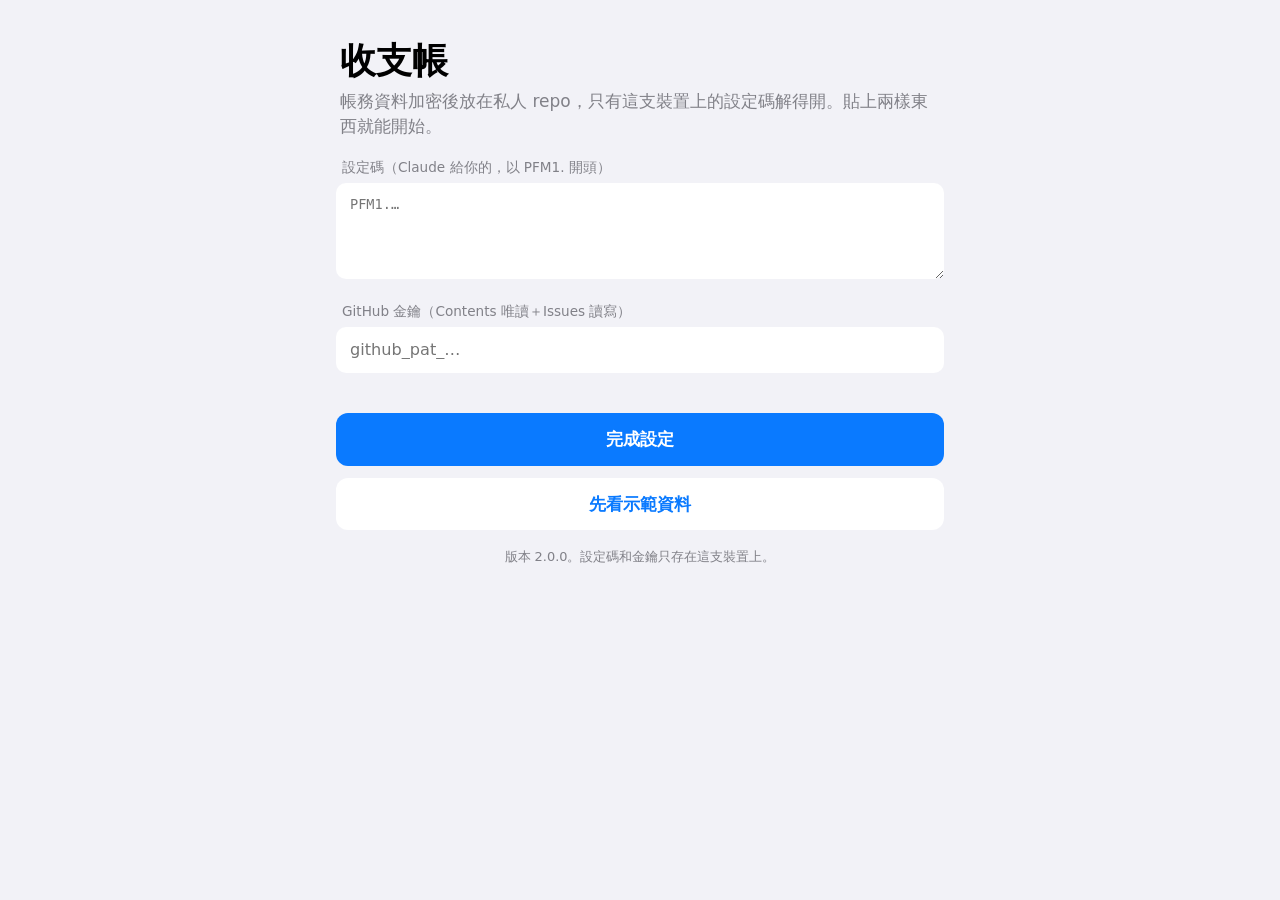
==== next/index.html @ 7245f1ab "Add v2 app preview (next/) and Scriptable widget - next/: iOS-style shell with 總覽・明細・股票・計畫・設定, botto" ====
<!doctype html>
<html lang="zh-Hant">
<head>
<meta charset="utf-8">
<meta name="viewport" content="width=device-width, initial-scale=1, maximum-scale=1, user-scalable=no, viewport-fit=cover">
<meta http-equiv="Content-Security-Policy" content="default-src 'self'; script-src 'self'; style-src 'self'; img-src 'self' data:; connect-src 'self' https://api.github.com; manifest-src 'self'; worker-src 'self'; base-uri 'none'; form-action 'self'">
<meta name="referrer" content="no-referrer">
<meta name="robots" content="noindex, nofollow">
<meta name="format-detection" content="telephone=no">
<title>收支帳</title>
<meta name="theme-color" content="#f2f2f7" media="(prefers-color-scheme: light)">
<meta name="theme-color" content="#000000" media="(prefers-color-scheme: dark)">
<meta name="mobile-web-app-capable" content="yes">
<meta name="apple-mobile-web-app-capable" content="yes">
<meta name="apple-mobile-web-app-status-bar-style" content="default">
<meta name="apple-mobile-web-app-title" content="收支帳">
<link rel="manifest" href="manifest.webmanifest">
<link rel="apple-touch-icon" href="icons/apple-touch-icon.png">
<link rel="icon" type="image/png" sizes="192x192" href="icons/icon-192.png">
<link rel="stylesheet" href="css/app.css">
</head>
<body>
<div id="app"><p class="loading">讀取中…</p></div>
<noscript>這個 app 需要開啟 JavaScript。</noscript>
<script type="module" src="js/main.js"></script>
</body>
</html>
---- next/css/app.css ----
/* 收支帳 v2 — iOS-style shell. System font, grouped lists, tab bar, bottom sheets. No external assets. */
:root {
  color-scheme: light dark;
  --bg: #f2f2f7;
  --card: #ffffff;
  --card-2: #f7f7fa;
  --fill: rgba(118, 118, 128, .12);
  --fill-2: rgba(118, 118, 128, .2);
  --label: #000000;
  --label-2: rgba(60, 60, 67, .62);
  --label-3: rgba(60, 60, 67, .36);
  --sep: rgba(60, 60, 67, .2);
  --tint: #0a7aff;
  --pos: #1f9d55;
  --neg: #e5352b;
  --warn: #f29900;
  --crit: #ff3b30;
  --info: #8e8e93;
  --bar-in: #34c759;
  --bar-out: #ff9f0a;
  --bar-sel: #0a7aff;
  --up: #e5352b;           /* stocks: 台灣慣例 紅漲綠跌 (switchable in 設定) */
  --down: #1f9d55;
  --chrome: rgba(249, 249, 251, .86);
  --shadow: 0 1px 0 rgba(0, 0, 0, .04);
  --radius: 12px;
  --fs: 17px;
  --tabbar-h: 50px;
  --font: -apple-system, BlinkMacSystemFont, "SF Pro Text", "PingFang TC", "Noto Sans TC", "Microsoft JhengHei", system-ui, sans-serif;
  --font-round: ui-rounded, -apple-system, "SF Pro Rounded", "PingFang TC", system-ui, sans-serif;
}
@media (prefers-color-scheme: dark) {
  :root:not([data-theme="light"]) {
    --bg: #000000; --card: #1c1c1e; --card-2: #242426; --fill: rgba(118, 118, 128, .24); --fill-2: rgba(118, 118, 128, .32);
    --label: #ffffff; --label-2: rgba(235, 235, 245, .62); --label-3: rgba(235, 235, 245, .32); --sep: rgba(84, 84, 88, .55);
    --tint: #0a84ff; --pos: #30d158; --neg: #ff5c52; --warn: #ffb340; --crit: #ff453a; --info: #98989d;
    --bar-in: #30d158; --bar-out: #ff9f0a; --bar-sel: #0a84ff; --up: #ff5c52; --down: #30d158; --chrome: rgba(22, 22, 24, .86);
  }
}
:root[data-theme="dark"] {
  --bg: #000000; --card: #1c1c1e; --card-2: #242426; --fill: rgba(118, 118, 128, .24); --fill-2: rgba(118, 118, 128, .32);
  --label: #ffffff; --label-2: rgba(235, 235, 245, .62); --label-3: rgba(235, 235, 245, .32); --sep: rgba(84, 84, 88, .55);
  --tint: #0a84ff; --pos: #30d158; --neg: #ff5c52; --warn: #ffb340; --crit: #ff453a; --info: #98989d;
  --bar-in: #30d158; --bar-out: #ff9f0a; --bar-sel: #0a84ff; --up: #ff5c52; --down: #30d158; --chrome: rgba(22, 22, 24, .86);
}
:root[data-stockcolor="us"] { --up: var(--pos); --down: var(--neg); }
:root[data-fs="s"] { --fs: 15px; }
:root[data-fs="l"] { --fs: 19px; }
:root[data-fs="xl"] { --fs: 21px; }

* { box-sizing: border-box; }
html { -webkit-text-size-adjust: 100%; text-size-adjust: 100%; touch-action: manipulation; font-size: var(--fs); }
body {
  margin: 0; background: var(--bg); color: var(--label); font: 1rem/1.4 var(--font);
  -webkit-font-smoothing: antialiased; -webkit-tap-highlight-color: transparent;
  -webkit-user-select: none; user-select: none; -webkit-touch-callout: none;
  overscroll-behavior-y: none;
}
input, textarea, .selectable { -webkit-user-select: text; user-select: text; -webkit-touch-callout: default; }
button, input, textarea, select { font: inherit; color: inherit; }
button { cursor: pointer; -webkit-tap-highlight-color: transparent; }
img, svg { -webkit-user-drag: none; }
.num, .amt { font-variant-numeric: tabular-nums; }
.hide .amt { filter: blur(.42em); }
.muted { color: var(--label-2); }
.tiny { font-size: .76rem; }
.sm { font-size: .88rem; }
.pos { color: var(--pos); } .neg { color: var(--neg); } .up { color: var(--up); } .down { color: var(--down); }
.sr { position: absolute; width: 1px; height: 1px; overflow: hidden; clip: rect(0 0 0 0); }

/* ------------------------------------------------ app frame */
#app { min-height: 100vh; }
.page { padding: calc(env(safe-area-inset-top) + 6px) 16px calc(var(--tabbar-h) + env(safe-area-inset-bottom) + 28px); max-width: 640px; margin: 0 auto; }
.page[hidden] { display: none; }
.navbar { display: flex; align-items: flex-end; justify-content: space-between; gap: 8px; padding: 6px 0 4px; min-height: 52px; }
.navbar h1 { margin: 0; font: 700 2.05rem/1.15 var(--font); letter-spacing: .01em; }
.navbar .sub { display: block; font: 400 .8rem/1.3 var(--font); color: var(--label-2); margin-bottom: 2px; }
.nav-actions { display: flex; gap: 4px; padding-bottom: 6px; }
.icon-btn { width: 36px; height: 36px; border-radius: 18px; border: 0; background: var(--fill); color: var(--tint); display: grid; place-items: center; padding: 0; }
.icon-btn svg { width: 20px; height: 20px; fill: none; stroke: currentColor; stroke-width: 2; stroke-linecap: round; stroke-linejoin: round; }
.icon-btn.spin svg { animation: spin 1s linear infinite; }
@keyframes spin { to { transform: rotate(360deg); } }

.tabbar {
  position: fixed; left: 0; right: 0; bottom: 0; z-index: 30; display: flex; justify-content: space-around;
  padding: 4px 0 calc(env(safe-area-inset-bottom) + 2px); background: var(--chrome);
  -webkit-backdrop-filter: saturate(180%) blur(20px); backdrop-filter: saturate(180%) blur(20px); border-top: .5px solid var(--sep);
}
.tabbar button { flex: 1; border: 0; background: none; color: var(--info); display: flex; flex-direction: column; align-items: center; gap: 1px;
  font-size: .62rem; font-weight: 500; padding: 4px 0 2px; min-height: var(--tabbar-h); position: relative; }
.tabbar svg { width: 26px; height: 26px; fill: none; stroke: currentColor; stroke-width: 1.8; stroke-linecap: round; stroke-linejoin: round; }
.tabbar button[aria-selected="true"] { color: var(--tint); }
.tabbar button[aria-selected="true"] svg { stroke-width: 2.2; }
.tabbar .badge { position: absolute; top: 2px; left: calc(50% + 6px); min-width: 17px; height: 17px; border-radius: 9px; background: var(--crit); color: #fff;
  font-size: .62rem; font-weight: 600; line-height: 17px; padding: 0 5px; }

.banner { display: flex; align-items: center; gap: 10px; margin: 6px 0 10px; padding: 10px 14px; border-radius: var(--radius); background: var(--card);
  font-size: .86rem; color: var(--label-2); }
.banner.err { color: var(--neg); }
.banner button { margin-left: auto; border: 0; background: none; color: var(--tint); font-weight: 600; white-space: nowrap; padding: 4px 0; }

/* ------------------------------------------------ grouped sections */
.group { margin: 22px 0 0; }
.group > h2 { margin: 0 4px 7px; font: 600 1.18rem/1.25 var(--font); display: flex; align-items: baseline; gap: 8px; }
.group > h2 small { font: 400 .78rem var(--font); color: var(--label-2); margin-left: auto; }
.group > h2 button { margin-left: auto; border: 0; background: none; color: var(--tint); font: 400 .9rem var(--font); padding: 0; }
.group-foot { margin: 7px 16px 0; font-size: .76rem; color: var(--label-2); line-height: 1.45; }
.card { background: var(--card); border-radius: var(--radius); overflow: hidden; box-shadow: var(--shadow); }
.card.pad { padding: 14px 16px; }
.list { list-style: none; margin: 0; padding: 0; background: var(--card); border-radius: var(--radius); overflow: hidden; }
.list > li { position: relative; }
.row { display: flex; align-items: center; gap: 12px; min-height: 46px; padding: 9px 16px; width: 100%; border: 0; background: none; text-align: left; color: inherit; }
button.row:active, .row.tap:active { background: var(--fill); }
.list > li + li > .row::before, .list > li + li > .rowwrap::before { content: ""; position: absolute; top: 0; left: 16px; right: 0; border-top: .5px solid var(--sep); }
.list.indent > li + li > .row::before { left: 58px; }
.row .main { flex: 1; min-width: 0; }
.row .t { display: block; font-size: 1rem; line-height: 1.3; overflow: hidden; text-overflow: ellipsis; white-space: nowrap; }
.row .t.wrap { white-space: normal; }
.row .s { display: block; font-size: .8rem; color: var(--label-2); line-height: 1.35; margin-top: 1px; overflow: hidden; text-overflow: ellipsis; white-space: nowrap; }
.row .s.wrap { white-space: normal; display: -webkit-box; -webkit-line-clamp: 2; -webkit-box-orient: vertical; }
.row .v { text-align: right; white-space: nowrap; font-size: 1rem; }
.row .v small { display: block; font-size: .74rem; color: var(--label-2); }
.row .chev { width: 8px; height: 13px; flex: none; opacity: .3; }
.row .chev path { fill: none; stroke: var(--label); stroke-width: 2; }
.ico { width: 32px; height: 32px; border-radius: 8px; flex: none; display: grid; place-items: center; color: #fff; }
.ico svg { width: 19px; height: 19px; fill: none; stroke: currentColor; stroke-width: 2; stroke-linecap: round; stroke-linejoin: round; }
.ico.crit { background: var(--crit); } .ico.serious { background: #ff6b2c; } .ico.warning { background: var(--warn); } .ico.info { background: #8e8e93; }
.ico.blue { background: var(--tint); } .ico.green { background: var(--pos); } .ico.purple { background: #af52de; } .ico.teal { background: #30b0c7; }
.tag { display: inline-block; margin-left: 6px; padding: 0 5px; border-radius: 4px; background: var(--fill); color: var(--label-2); font-size: .66rem; line-height: 1.55;
  vertical-align: .12em; font-weight: 500; }
.tag.warn { background: rgba(255, 159, 10, .18); color: var(--warn); }
.tag.blue { background: rgba(10, 122, 255, .14); color: var(--tint); }
.tag.red { background: rgba(255, 59, 48, .14); color: var(--neg); }
.pill { border: 0; border-radius: 15px; background: var(--tint); color: #fff; font-size: .82rem; font-weight: 600; padding: 5px 12px; white-space: nowrap; flex: none; }
.pill.gray { background: var(--fill); color: var(--tint); }
.pill:disabled { opacity: .45; }
.more-btn { display: block; width: 100%; border: 0; background: var(--card); color: var(--tint); padding: 12px 16px; text-align: left; font-size: .95rem; }
.list + .more-btn { margin-top: -1px; border-top: .5px solid var(--sep); border-radius: 0 0 var(--radius) var(--radius); }
.clock { width: 13px; height: 13px; vertical-align: -.12em; margin-left: 4px; stroke: var(--tint); fill: none; stroke-width: 2; }

/* ------------------------------------------------ overview cards */
.hero { padding: 16px 16px 14px; }
.hero .label { font-size: .86rem; color: var(--label-2); display: flex; align-items: center; gap: 6px; }
.hero .big { font: 700 2.55rem/1.1 var(--font-round); letter-spacing: -.01em; margin: 4px 0 6px; font-variant-numeric: tabular-nums; }
.hero .big .cur { font-size: 1.05rem; font-weight: 600; margin-right: 4px; color: var(--label-2); }
.hero .line { font-size: .86rem; color: var(--label-2); line-height: 1.5; }
.hero .line b { color: var(--label); font-weight: 600; }
.hero .chips { display: flex; gap: 8px; margin-top: 10px; flex-wrap: wrap; }
.kv-chip { background: var(--fill); border-radius: 9px; padding: 6px 10px; font-size: .78rem; color: var(--label-2); }
.kv-chip b { display: block; color: var(--label); font-size: .95rem; font-weight: 600; }
.est { font-size: .68rem; font-weight: 600; padding: 1px 6px; border-radius: 5px; background: rgba(255, 159, 10, .18); color: var(--warn); }
.monthnav { display: flex; align-items: center; justify-content: space-between; margin: 8px 2px 0; }
.monthnav button { border: 0; background: none; color: var(--tint); font-size: .9rem; padding: 6px 2px; }

.progress { padding: 14px 16px; }
.progress .head { display: flex; align-items: baseline; justify-content: space-between; gap: 8px; }
.progress .head b { font: 700 1.5rem/1.2 var(--font-round); font-variant-numeric: tabular-nums; }
.track { position: relative; height: 12px; border-radius: 6px; background: var(--fill); margin: 10px 0 6px; overflow: visible; }
.track .fill { position: absolute; left: 0; top: 0; bottom: 0; border-radius: 6px; background: var(--pos); transition: width .5s ease; }
.track .fill.warn { background: var(--warn); } .track .fill.over { background: var(--neg); }
.track .mark { position: absolute; top: -4px; bottom: -4px; width: 2px; border-radius: 1px; background: var(--label); opacity: .55; }
.track-legend { display: flex; justify-content: space-between; font-size: .74rem; color: var(--label-2); }
.cat-rows { margin-top: 10px; }

.chart { position: relative; touch-action: pan-y; }
.chart svg { display: block; width: 100%; height: auto; overflow: visible; }
.chart text { fill: var(--label-2); font-size: 10px; font-family: var(--font); }
.chart .grid { stroke: var(--sep); stroke-width: .6; }
.chart .b-in { fill: var(--bar-in); } .chart .b-out { fill: var(--bar-out); }
.chart .dim { opacity: .35; }
.chart .sel-bg { fill: var(--fill); }
.chart .incomplete { fill: none; stroke-width: 1.2; stroke-dasharray: 2 2; }
.chart .ln { fill: none; stroke: var(--tint); stroke-width: 1.8; stroke-linejoin: round; }
.chart .area { fill: var(--tint); opacity: .1; }
.chart .ln.up { stroke: var(--up); } .chart .area.up { fill: var(--up); }
.chart .ln.down { stroke: var(--down); } .chart .area.down { fill: var(--down); }
.chart .cost { stroke: var(--label-2); stroke-dasharray: 4 3; stroke-width: 1; }
.chart .buy { fill: var(--tint); stroke: var(--card); stroke-width: 1.2; }
.chart .div { fill: #af52de; }
.chart .xh { stroke: var(--label-2); stroke-width: .8; }
.chart .xdot { fill: var(--tint); stroke: var(--card); stroke-width: 2; }
.legend { display: flex; gap: 14px; flex-wrap: wrap; font-size: .74rem; color: var(--label-2); margin-top: 6px; }
.legend i { display: inline-block; width: 9px; height: 9px; border-radius: 2px; margin-right: 5px; vertical-align: -.05em; }
.chart-tip { min-height: 1.4em; font-size: .82rem; color: var(--label-2); margin-top: 4px; }
.chart-tip b { color: var(--label); }

.seg { display: flex; background: var(--fill); border-radius: 9px; padding: 2px; gap: 2px; }
.seg button { flex: 1; border: 0; background: none; border-radius: 7px; padding: 6px 4px; font-size: .82rem; font-weight: 500; color: var(--label); white-space: nowrap; }
.seg button[aria-pressed="true"] { background: var(--card); box-shadow: 0 3px 8px rgba(0, 0, 0, .12), 0 0 0 .5px rgba(0, 0, 0, .04); font-weight: 600; }
.scroller { display: flex; gap: 8px; overflow-x: auto; scrollbar-width: none; padding: 2px 2px 8px; margin: 0 -16px; padding-left: 16px; padding-right: 16px;
  scroll-snap-type: x proximity; }
.scroller::-webkit-scrollbar { display: none; }
.mchip { flex: none; scroll-snap-align: start; border: 0; background: var(--card); border-radius: 11px; padding: 7px 11px; text-align: left; min-width: 92px; }
.mchip b { display: block; font-size: .92rem; }
.mchip span { display: block; font-size: .68rem; color: var(--label-2); line-height: 1.35; font-variant-numeric: tabular-nums; }
.mchip[aria-pressed="true"] { background: var(--tint); color: #fff; }
.mchip[aria-pressed="true"] span { color: rgba(255, 255, 255, .82); }
.mchip.partial b::after { content: " ◌"; font-size: .7em; opacity: .7; }
.search { display: flex; align-items: center; gap: 6px; background: var(--fill); border-radius: 10px; padding: 7px 10px; margin: 8px 0; }
.search svg { width: 16px; height: 16px; stroke: var(--label-2); fill: none; stroke-width: 2.2; flex: none; }
.search input { flex: 1; border: 0; background: none; outline: none; font-size: 1rem; min-width: 0; padding: 0; }
.dayhead { display: flex; justify-content: space-between; margin: 16px 4px 6px; font-size: .78rem; color: var(--label-2); font-weight: 500; }

/* ------------------------------------------------ stocks */
.stock-row .v .chg { font-size: .76rem; }
.note1 { display: block; font-size: .78rem; color: var(--label-2); margin-top: 3px; white-space: normal; line-height: 1.4; }
.note1 .d { color: var(--label-3); margin-left: 4px; }
.ranges { margin: 10px 0 6px; }
.stock-head .px { font: 700 2rem/1.1 var(--font-round); font-variant-numeric: tabular-nums; }
.tv { display: block; text-align: center; padding: 12px; color: var(--tint); text-decoration: none; font-weight: 500; }

/* ------------------------------------------------ sheets */
.scrim { position: fixed; inset: 0; z-index: 40; background: rgba(0, 0, 0, .32); opacity: 0; transition: opacity .25s ease; }
.scrim.on { opacity: 1; }
.sheet { position: fixed; left: 0; right: 0; bottom: 0; z-index: 41; max-height: calc(100vh - env(safe-area-inset-top) - 12px); display: flex; flex-direction: column;
  background: var(--bg); border-radius: 13px 13px 0 0; transform: translateY(100%); transition: transform .32s cubic-bezier(.2, .8, .2, 1);
  max-width: 640px; margin: 0 auto; box-shadow: 0 -8px 30px rgba(0, 0, 0, .18); }
.sheet.on { transform: translateY(0); }
.sheet .grab { flex: none; padding: 6px 0 2px; display: grid; place-items: center; touch-action: none; }
.sheet .grab i { width: 36px; height: 5px; border-radius: 3px; background: var(--fill-2); }
.sheet header { flex: none; display: flex; align-items: center; gap: 8px; padding: 2px 16px 8px; touch-action: none; }
.sheet header h3 { flex: 1; margin: 0; font: 600 1.06rem/1.3 var(--font); text-align: center; }
.sheet header button { border: 0; background: none; color: var(--tint); font-size: 1rem; padding: 6px 0; min-width: 52px; }
.sheet header button.l { text-align: left; } .sheet header button.r { text-align: right; font-weight: 600; }
.sheet .body { overflow-y: auto; -webkit-overflow-scrolling: touch; padding: 0 16px calc(env(safe-area-inset-bottom) + 24px); overscroll-behavior: contain; }
.sheet .body .group:first-child { margin-top: 6px; }
.kv { display: grid; grid-template-columns: auto 1fr; gap: 0; }
.kv dt, .kv dd { margin: 0; padding: 10px 16px; border-top: .5px solid var(--sep); font-size: .94rem; }
.kv dt { color: var(--label-2); padding-right: 6px; }
.kv dd { text-align: right; word-break: break-word; }
.kv dt:first-of-type, .kv dt:first-of-type + dd { border-top: 0; }
.para { margin: 0; padding: 12px 16px; font-size: .94rem; line-height: 1.55; }
.para + .para { padding-top: 0; }
.field { display: flex; align-items: center; gap: 10px; padding: 10px 16px; min-height: 46px; }
.field label { flex: none; min-width: 6.5em; }
.field input[type="text"], .field input[type="number"], .field input[type="password"], .field textarea, .field select {
  flex: 1; border: 0; background: none; text-align: right; outline: none; min-width: 0; font-size: 1rem; padding: 0; }
.field textarea { text-align: left; resize: none; min-height: 4.2em; line-height: 1.4; }
.switch { position: relative; width: 51px; height: 31px; flex: none; margin-left: auto; }
.switch input { position: absolute; inset: 0; opacity: 0; margin: 0; cursor: pointer; }
.switch i { position: absolute; inset: 0; border-radius: 16px; background: var(--fill-2); transition: background .2s; pointer-events: none; }
.switch i::after { content: ""; position: absolute; top: 2px; left: 2px; width: 27px; height: 27px; border-radius: 50%; background: #fff;
  box-shadow: 0 3px 8px rgba(0, 0, 0, .15), 0 1px 1px rgba(0, 0, 0, .16); transition: transform .2s; }
.switch input:checked + i { background: var(--pos); }
.switch input:checked + i::after { transform: translateX(20px); }
.stepper { display: flex; align-items: center; gap: 0; margin-left: auto; background: var(--fill); border-radius: 8px; }
.stepper button { border: 0; background: none; width: 40px; height: 30px; font-size: 1.2rem; color: var(--label); }
.stepper span { min-width: 4.8em; text-align: center; font-size: .9rem; font-variant-numeric: tabular-nums; }
.btn { display: block; width: 100%; border: 0; border-radius: 12px; background: var(--tint); color: #fff; font-weight: 600; font-size: 1.02rem; padding: 14px; margin-top: 12px; }
.btn.gray { background: var(--card); color: var(--tint); }
.btn.danger { background: var(--card); color: var(--neg); }
.btn:disabled { opacity: .5; }
.cat-grid { display: flex; flex-wrap: wrap; gap: 8px; padding: 12px 16px; }
.cat-grid button { border: 0; border-radius: 16px; background: var(--fill); padding: 6px 12px; font-size: .88rem; }
.cat-grid button[aria-pressed="true"] { background: var(--tint); color: #fff; }

/* ------------------------------------------------ setup */
.setup { padding-top: calc(env(safe-area-inset-top) + 30px); }
.setup h1 { font: 700 2.1rem/1.2 var(--font); margin: 10px 4px 6px; }
.setup .lead { color: var(--label-2); margin: 0 4px 18px; line-height: 1.5; }
.setup textarea, .setup input { width: 100%; border: 0; border-radius: 10px; background: var(--card); padding: 12px 14px; font-size: .95rem; outline: none; }
.setup textarea { min-height: 96px; resize: vertical; font-family: ui-monospace, Menlo, monospace; font-size: .8rem; }
.setup label { display: block; font-size: .8rem; color: var(--label-2); margin: 16px 6px 6px; text-transform: none; }
.error { color: var(--neg); font-size: .88rem; min-height: 1.2em; margin: 10px 6px 0; }
.note { background: rgba(255, 159, 10, .14); color: var(--label); border-radius: 12px; padding: 12px 14px; font-size: .86rem; line-height: 1.5; margin: 0 0 6px; }
.loading { text-align: center; color: var(--label-2); padding-top: 40vh; }

.empty { padding: 18px 16px; color: var(--label-2); font-size: .9rem; text-align: center; }
.toast { position: fixed; left: 50%; bottom: calc(var(--tabbar-h) + env(safe-area-inset-bottom) + 18px); transform: translate(-50%, 20px); z-index: 60;
  background: rgba(30, 30, 32, .92); color: #fff; padding: 10px 16px; border-radius: 20px; font-size: .86rem; opacity: 0; transition: all .25s ease;
  pointer-events: none; max-width: 86vw; text-align: center; }
.toast.on { opacity: 1; transform: translate(-50%, 0); }

@media (prefers-reduced-motion: reduce) {
  *, *::before, *::after { transition: none !important; animation: none !important; }
}
/* colour classes win over the neutral defaults of their containers */
.hero .line b.up, .row .v small.up, .hero .line .amt.up, .up { color: var(--up); }
.hero .line b.down, .row .v small.down, .hero .line .amt.down, .down { color: var(--down); }
.hero .line .amt.pos, .row .v .pos, .pos { color: var(--pos); }
.hero .line .amt.neg, .row .v .neg, .neg { color: var(--neg); }
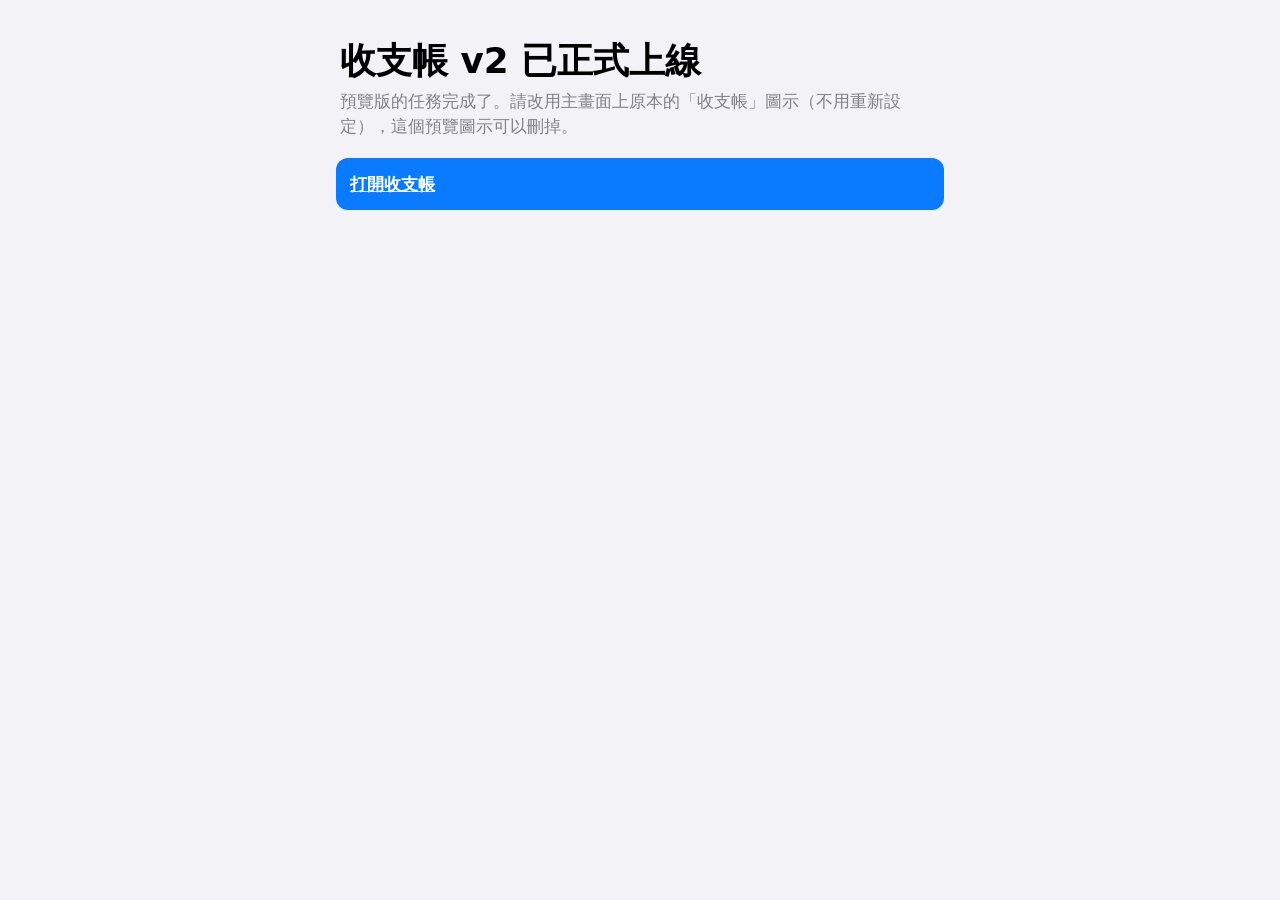
==== commit 8d667e08: "Switch to v2: the root is now version 2, v1 kept at /v1/ - next/ contents moved to the root; the exi" ====
--- a/next/index.html
+++ b/next/index.html
@@ -4,24 +4,16 @@
 <meta charset="utf-8">
 <meta name="viewport" content="width=device-width, initial-scale=1, maximum-scale=1, user-scalable=no, viewport-fit=cover">
 <meta http-equiv="Content-Security-Policy" content="default-src 'self'; script-src 'self'; style-src 'self'; img-src 'self' data:; connect-src 'self' https://api.github.com; manifest-src 'self'; worker-src 'self'; base-uri 'none'; form-action 'self'">
-<meta name="referrer" content="no-referrer">
 <meta name="robots" content="noindex, nofollow">
-<meta name="format-detection" content="telephone=no">
-<title>收支帳</title>
-<meta name="theme-color" content="#f2f2f7" media="(prefers-color-scheme: light)">
-<meta name="theme-color" content="#000000" media="(prefers-color-scheme: dark)">
-<meta name="mobile-web-app-capable" content="yes">
-<meta name="apple-mobile-web-app-capable" content="yes">
-<meta name="apple-mobile-web-app-status-bar-style" content="default">
-<meta name="apple-mobile-web-app-title" content="收支帳">
-<link rel="manifest" href="manifest.webmanifest">
-<link rel="apple-touch-icon" href="icons/apple-touch-icon.png">
-<link rel="icon" type="image/png" sizes="192x192" href="icons/icon-192.png">
-<link rel="stylesheet" href="css/app.css">
+<title>收支帳已搬家</title>
+<link rel="stylesheet" href="../css/app.css">
 </head>
 <body>
-<div id="app"><p class="loading">讀取中…</p></div>
-<noscript>這個 app 需要開啟 JavaScript。</noscript>
-<script type="module" src="js/main.js"></script>
+<main class="page setup">
+<h1>收支帳 v2 已正式上線</h1>
+<p class="lead">預覽版的任務完成了。請改用主畫面上原本的「收支帳」圖示（不用重新設定），這個預覽圖示可以刪掉。</p>
+<a class="btn" href="../">打開收支帳</a>
+</main>
+<script src="retire.js"></script>
 </body>
 </html>
--- a/css/app.css
+++ b/css/app.css
@@ -0,0 +1,281 @@
+/* 收支帳 v2 — iOS-style shell. System font, grouped lists, tab bar, bottom sheets. No external assets. */
+:root {
+  color-scheme: light dark;
+  --bg: #f2f2f7;
+  --card: #ffffff;
+  --card-2: #f7f7fa;
+  --fill: rgba(118, 118, 128, .12);
+  --fill-2: rgba(118, 118, 128, .2);
+  --label: #000000;
+  --label-2: rgba(60, 60, 67, .62);
+  --label-3: rgba(60, 60, 67, .36);
+  --sep: rgba(60, 60, 67, .2);
+  --tint: #0a7aff;
+  --pos: #1f9d55;
+  --neg: #e5352b;
+  --warn: #f29900;
+  --crit: #ff3b30;
+  --info: #8e8e93;
+  --bar-in: #34c759;
+  --bar-out: #ff9f0a;
+  --bar-sel: #0a7aff;
+  --up: #e5352b;           /* stocks: 台灣慣例 紅漲綠跌 (switchable in 設定) */
+  --down: #1f9d55;
+  --chrome: rgba(249, 249, 251, .86);
+  --shadow: 0 1px 0 rgba(0, 0, 0, .04);
+  --radius: 12px;
+  --fs: 17px;
+  --tabbar-h: 50px;
+  --font: -apple-system, BlinkMacSystemFont, "SF Pro Text", "PingFang TC", "Noto Sans TC", "Microsoft JhengHei", system-ui, sans-serif;
+  --font-round: ui-rounded, -apple-system, "SF Pro Rounded", "PingFang TC", system-ui, sans-serif;
+}
+@media (prefers-color-scheme: dark) {
+  :root:not([data-theme="light"]) {
+    --bg: #000000; --card: #1c1c1e; --card-2: #242426; --fill: rgba(118, 118, 128, .24); --fill-2: rgba(118, 118, 128, .32);
+    --label: #ffffff; --label-2: rgba(235, 235, 245, .62); --label-3: rgba(235, 235, 245, .32); --sep: rgba(84, 84, 88, .55);
+    --tint: #0a84ff; --pos: #30d158; --neg: #ff5c52; --warn: #ffb340; --crit: #ff453a; --info: #98989d;
+    --bar-in: #30d158; --bar-out: #ff9f0a; --bar-sel: #0a84ff; --up: #ff5c52; --down: #30d158; --chrome: rgba(22, 22, 24, .86);
+  }
+}
+:root[data-theme="dark"] {
+  --bg: #000000; --card: #1c1c1e; --card-2: #242426; --fill: rgba(118, 118, 128, .24); --fill-2: rgba(118, 118, 128, .32);
+  --label: #ffffff; --label-2: rgba(235, 235, 245, .62); --label-3: rgba(235, 235, 245, .32); --sep: rgba(84, 84, 88, .55);
+  --tint: #0a84ff; --pos: #30d158; --neg: #ff5c52; --warn: #ffb340; --crit: #ff453a; --info: #98989d;
+  --bar-in: #30d158; --bar-out: #ff9f0a; --bar-sel: #0a84ff; --up: #ff5c52; --down: #30d158; --chrome: rgba(22, 22, 24, .86);
+}
+:root[data-stockcolor="us"] { --up: var(--pos); --down: var(--neg); }
+:root[data-fs="s"] { --fs: 15px; }
+:root[data-fs="l"] { --fs: 19px; }
+:root[data-fs="xl"] { --fs: 21px; }
+
+* { box-sizing: border-box; }
+html { -webkit-text-size-adjust: 100%; text-size-adjust: 100%; touch-action: manipulation; font-size: var(--fs); }
+body {
+  margin: 0; background: var(--bg); color: var(--label); font: 1rem/1.4 var(--font);
+  -webkit-font-smoothing: antialiased; -webkit-tap-highlight-color: transparent;
+  -webkit-user-select: none; user-select: none; -webkit-touch-callout: none;
+  overscroll-behavior-y: none;
+}
+input, textarea, .selectable { -webkit-user-select: text; user-select: text; -webkit-touch-callout: default; }
+button, input, textarea, select { font: inherit; color: inherit; }
+button { cursor: pointer; -webkit-tap-highlight-color: transparent; }
+img, svg { -webkit-user-drag: none; }
+.num, .amt { font-variant-numeric: tabular-nums; }
+.hide .amt { filter: blur(.42em); }
+.muted { color: var(--label-2); }
+.tiny { font-size: .76rem; }
+.sm { font-size: .88rem; }
+.pos { color: var(--pos); } .neg { color: var(--neg); } .up { color: var(--up); } .down { color: var(--down); }
+.sr { position: absolute; width: 1px; height: 1px; overflow: hidden; clip: rect(0 0 0 0); }
+
+/* ------------------------------------------------ app frame */
+#app { min-height: 100vh; }
+.page { padding: calc(env(safe-area-inset-top) + 6px) 16px calc(var(--tabbar-h) + env(safe-area-inset-bottom) + 28px); max-width: 640px; margin: 0 auto; }
+.page[hidden] { display: none; }
+.navbar { display: flex; align-items: flex-end; justify-content: space-between; gap: 8px; padding: 6px 0 4px; min-height: 52px; }
+.navbar h1 { margin: 0; font: 700 2.05rem/1.15 var(--font); letter-spacing: .01em; }
+.navbar .sub { display: block; font: 400 .8rem/1.3 var(--font); color: var(--label-2); margin-bottom: 2px; }
+.nav-actions { display: flex; gap: 4px; padding-bottom: 6px; }
+.icon-btn { width: 36px; height: 36px; border-radius: 18px; border: 0; background: var(--fill); color: var(--tint); display: grid; place-items: center; padding: 0; }
+.icon-btn svg { width: 20px; height: 20px; fill: none; stroke: currentColor; stroke-width: 2; stroke-linecap: round; stroke-linejoin: round; }
+.icon-btn.spin svg { animation: spin 1s linear infinite; }
+@keyframes spin { to { transform: rotate(360deg); } }
+
+.tabbar {
+  position: fixed; left: 0; right: 0; bottom: 0; z-index: 30; display: flex; justify-content: space-around;
+  padding: 4px 0 calc(env(safe-area-inset-bottom) + 2px); background: var(--chrome);
+  -webkit-backdrop-filter: saturate(180%) blur(20px); backdrop-filter: saturate(180%) blur(20px); border-top: .5px solid var(--sep);
+}
+.tabbar button { flex: 1; border: 0; background: none; color: var(--info); display: flex; flex-direction: column; align-items: center; gap: 1px;
+  font-size: .62rem; font-weight: 500; padding: 4px 0 2px; min-height: var(--tabbar-h); position: relative; }
+.tabbar svg { width: 26px; height: 26px; fill: none; stroke: currentColor; stroke-width: 1.8; stroke-linecap: round; stroke-linejoin: round; }
+.tabbar button[aria-selected="true"] { color: var(--tint); }
+.tabbar button[aria-selected="true"] svg { stroke-width: 2.2; }
+.tabbar .badge { position: absolute; top: 2px; left: calc(50% + 6px); min-width: 17px; height: 17px; border-radius: 9px; background: var(--crit); color: #fff;
+  font-size: .62rem; font-weight: 600; line-height: 17px; padding: 0 5px; }
+
+.banner { display: flex; align-items: center; gap: 10px; margin: 6px 0 10px; padding: 10px 14px; border-radius: var(--radius); background: var(--card);
+  font-size: .86rem; color: var(--label-2); }
+.banner.err { color: var(--neg); }
+.banner button { margin-left: auto; border: 0; background: none; color: var(--tint); font-weight: 600; white-space: nowrap; padding: 4px 0; }
+
+/* ------------------------------------------------ grouped sections */
+.group { margin: 22px 0 0; }
+.group > h2 { margin: 0 4px 7px; font: 600 1.18rem/1.25 var(--font); display: flex; align-items: baseline; gap: 8px; }
+.group > h2 small { font: 400 .78rem var(--font); color: var(--label-2); margin-left: auto; }
+.group > h2 button { margin-left: auto; border: 0; background: none; color: var(--tint); font: 400 .9rem var(--font); padding: 0; }
+.group-foot { margin: 7px 16px 0; font-size: .76rem; color: var(--label-2); line-height: 1.45; }
+.card { background: var(--card); border-radius: var(--radius); overflow: hidden; box-shadow: var(--shadow); }
+.card.pad { padding: 14px 16px; }
+.list { list-style: none; margin: 0; padding: 0; background: var(--card); border-radius: var(--radius); overflow: hidden; }
+.list > li { position: relative; }
+.row { display: flex; align-items: center; gap: 12px; min-height: 46px; padding: 9px 16px; width: 100%; border: 0; background: none; text-align: left; color: inherit; }
+button.row:active, .row.tap:active { background: var(--fill); }
+.list > li + li > .row::before, .list > li + li > .rowwrap::before { content: ""; position: absolute; top: 0; left: 16px; right: 0; border-top: .5px solid var(--sep); }
+.list.indent > li + li > .row::before { left: 58px; }
+.row .main { flex: 1; min-width: 0; }
+.row .t { display: block; font-size: 1rem; line-height: 1.3; overflow: hidden; text-overflow: ellipsis; white-space: nowrap; }
+.row .t.wrap { white-space: normal; }
+.row .s { display: block; font-size: .8rem; color: var(--label-2); line-height: 1.35; margin-top: 1px; overflow: hidden; text-overflow: ellipsis; white-space: nowrap; }
+.row .s.wrap { white-space: normal; display: -webkit-box; -webkit-line-clamp: 2; -webkit-box-orient: vertical; }
+.row .v { text-align: right; white-space: nowrap; font-size: 1rem; }
+.row .v small { display: block; font-size: .74rem; color: var(--label-2); }
+.row .chev { width: 8px; height: 13px; flex: none; opacity: .3; }
+.row .chev path { fill: none; stroke: var(--label); stroke-width: 2; }
+.ico { width: 32px; height: 32px; border-radius: 8px; flex: none; display: grid; place-items: center; color: #fff; }
+.ico svg { width: 19px; height: 19px; fill: none; stroke: currentColor; stroke-width: 2; stroke-linecap: round; stroke-linejoin: round; }
+.ico.crit { background: var(--crit); } .ico.serious { background: #ff6b2c; } .ico.warning { background: var(--warn); } .ico.info { background: #8e8e93; }
+.ico.blue { background: var(--tint); } .ico.green { background: var(--pos); } .ico.purple { background: #af52de; } .ico.teal { background: #30b0c7; }
+.tag { display: inline-block; margin-left: 6px; padding: 0 5px; border-radius: 4px; background: var(--fill); color: var(--label-2); font-size: .66rem; line-height: 1.55;
+  vertical-align: .12em; font-weight: 500; }
+.tag.warn { background: rgba(255, 159, 10, .18); color: var(--warn); }
+.tag.blue { background: rgba(10, 122, 255, .14); color: var(--tint); }
+.tag.red { background: rgba(255, 59, 48, .14); color: var(--neg); }
+.pill { border: 0; border-radius: 15px; background: var(--tint); color: #fff; font-size: .82rem; font-weight: 600; padding: 5px 12px; white-space: nowrap; flex: none; }
+.pill.gray { background: var(--fill); color: var(--tint); }
+.pill:disabled { opacity: .45; }
+.more-btn { display: block; width: 100%; border: 0; background: var(--card); color: var(--tint); padding: 12px 16px; text-align: left; font-size: .95rem; }
+.list + .more-btn { margin-top: -1px; border-top: .5px solid var(--sep); border-radius: 0 0 var(--radius) var(--radius); }
+.clock { width: 13px; height: 13px; vertical-align: -.12em; margin-left: 4px; stroke: var(--tint); fill: none; stroke-width: 2; }
+
+/* ------------------------------------------------ overview cards */
+.hero { padding: 16px 16px 14px; }
+.hero .label { font-size: .86rem; color: var(--label-2); display: flex; align-items: center; gap: 6px; }
+.hero .big { font: 700 2.55rem/1.1 var(--font-round); letter-spacing: -.01em; margin: 4px 0 6px; font-variant-numeric: tabular-nums; }
+.hero .big .cur { font-size: 1.05rem; font-weight: 600; margin-right: 4px; color: var(--label-2); }
+.hero .line { font-size: .86rem; color: var(--label-2); line-height: 1.5; }
+.hero .line b { color: var(--label); font-weight: 600; }
+.hero .chips { display: flex; gap: 8px; margin-top: 10px; flex-wrap: wrap; }
+.kv-chip { background: var(--fill); border-radius: 9px; padding: 6px 10px; font-size: .78rem; color: var(--label-2); }
+.kv-chip b { display: block; color: var(--label); font-size: .95rem; font-weight: 600; }
+.est { font-size: .68rem; font-weight: 600; padding: 1px 6px; border-radius: 5px; background: rgba(255, 159, 10, .18); color: var(--warn); }
+.monthnav { display: flex; align-items: center; justify-content: space-between; margin: 8px 2px 0; }
+.monthnav button { border: 0; background: none; color: var(--tint); font-size: .9rem; padding: 6px 2px; }
+
+.progress { padding: 14px 16px; }
+.progress .head { display: flex; align-items: baseline; justify-content: space-between; gap: 8px; }
+.progress .head b { font: 700 1.5rem/1.2 var(--font-round); font-variant-numeric: tabular-nums; }
+.track { position: relative; height: 12px; border-radius: 6px; background: var(--fill); margin: 10px 0 6px; overflow: visible; }
+.track .fill { position: absolute; left: 0; top: 0; bottom: 0; border-radius: 6px; background: var(--pos); transition: width .5s ease; }
+.track .fill.warn { background: var(--warn); } .track .fill.over { background: var(--neg); }
+.track .mark { position: absolute; top: -4px; bottom: -4px; width: 2px; border-radius: 1px; background: var(--label); opacity: .55; }
+.track-legend { display: flex; justify-content: space-between; font-size: .74rem; color: var(--label-2); }
+.cat-rows { margin-top: 10px; }
+
+.chart { position: relative; touch-action: pan-y; }
+.chart svg { display: block; width: 100%; height: auto; overflow: visible; }
+.chart text { fill: var(--label-2); font-size: 10px; font-family: var(--font); }
+.chart .grid { stroke: var(--sep); stroke-width: .6; }
+.chart .b-in { fill: var(--bar-in); } .chart .b-out { fill: var(--bar-out); }
+.chart .dim { opacity: .35; }
+.chart .sel-bg { fill: var(--fill); }
+.chart .incomplete { fill: none; stroke-width: 1.2; stroke-dasharray: 2 2; }
+.chart .ln { fill: none; stroke: var(--tint); stroke-width: 1.8; stroke-linejoin: round; }
+.chart .area { fill: var(--tint); opacity: .1; }
+.chart .ln.up { stroke: var(--up); } .chart .area.up { fill: var(--up); }
+.chart .ln.down { stroke: var(--down); } .chart .area.down { fill: var(--down); }
+.chart .cost { stroke: var(--label-2); stroke-dasharray: 4 3; stroke-width: 1; }
+.chart .buy { fill: var(--tint); stroke: var(--card); stroke-width: 1.2; }
+.chart .div { fill: #af52de; }
+.chart .xh { stroke: var(--label-2); stroke-width: .8; }
+.chart .xdot { fill: var(--tint); stroke: var(--card); stroke-width: 2; }
+.legend { display: flex; gap: 14px; flex-wrap: wrap; font-size: .74rem; color: var(--label-2); margin-top: 6px; }
+.legend i { display: inline-block; width: 9px; height: 9px; border-radius: 2px; margin-right: 5px; vertical-align: -.05em; }
+.chart-tip { min-height: 1.4em; font-size: .82rem; color: var(--label-2); margin-top: 4px; }
+.chart-tip b { color: var(--label); }
+
+.seg { display: flex; background: var(--fill); border-radius: 9px; padding: 2px; gap: 2px; }
+.seg button { flex: 1; border: 0; background: none; border-radius: 7px; padding: 6px 4px; font-size: .82rem; font-weight: 500; color: var(--label); white-space: nowrap; }
+.seg button[aria-pressed="true"] { background: var(--card); box-shadow: 0 3px 8px rgba(0, 0, 0, .12), 0 0 0 .5px rgba(0, 0, 0, .04); font-weight: 600; }
+.scroller { display: flex; gap: 8px; overflow-x: auto; scrollbar-width: none; padding: 2px 2px 8px; margin: 0 -16px; padding-left: 16px; padding-right: 16px;
+  scroll-snap-type: x proximity; }
+.scroller::-webkit-scrollbar { display: none; }
+.mchip { flex: none; scroll-snap-align: start; border: 0; background: var(--card); border-radius: 11px; padding: 7px 11px; text-align: left; min-width: 92px; }
+.mchip b { display: block; font-size: .92rem; }
+.mchip span { display: block; font-size: .68rem; color: var(--label-2); line-height: 1.35; font-variant-numeric: tabular-nums; }
+.mchip[aria-pressed="true"] { background: var(--tint); color: #fff; }
+.mchip[aria-pressed="true"] span { color: rgba(255, 255, 255, .82); }
+.mchip.partial b::after { content: " ◌"; font-size: .7em; opacity: .7; }
+.search { display: flex; align-items: center; gap: 6px; background: var(--fill); border-radius: 10px; padding: 7px 10px; margin: 8px 0; }
+.search svg { width: 16px; height: 16px; stroke: var(--label-2); fill: none; stroke-width: 2.2; flex: none; }
+.search input { flex: 1; border: 0; background: none; outline: none; font-size: 1rem; min-width: 0; padding: 0; }
+.dayhead { display: flex; justify-content: space-between; margin: 16px 4px 6px; font-size: .78rem; color: var(--label-2); font-weight: 500; }
+
+/* ------------------------------------------------ stocks */
+.stock-row .v .chg { font-size: .76rem; }
+.note1 { display: block; font-size: .78rem; color: var(--label-2); margin-top: 3px; white-space: normal; line-height: 1.4; }
+.note1 .d { color: var(--label-3); margin-left: 4px; }
+.ranges { margin: 10px 0 6px; }
+.stock-head .px { font: 700 2rem/1.1 var(--font-round); font-variant-numeric: tabular-nums; }
+.tv { display: block; text-align: center; padding: 12px; color: var(--tint); text-decoration: none; font-weight: 500; }
+
+/* ------------------------------------------------ sheets */
+.scrim { position: fixed; inset: 0; z-index: 40; background: rgba(0, 0, 0, .32); opacity: 0; transition: opacity .25s ease; }
+.scrim.on { opacity: 1; }
+.sheet { position: fixed; left: 0; right: 0; bottom: 0; z-index: 41; max-height: calc(100vh - env(safe-area-inset-top) - 12px); display: flex; flex-direction: column;
+  background: var(--bg); border-radius: 13px 13px 0 0; transform: translateY(100%); transition: transform .32s cubic-bezier(.2, .8, .2, 1);
+  max-width: 640px; margin: 0 auto; box-shadow: 0 -8px 30px rgba(0, 0, 0, .18); }
+.sheet.on { transform: translateY(0); }
+.sheet .grab { flex: none; padding: 6px 0 2px; display: grid; place-items: center; touch-action: none; }
+.sheet .grab i { width: 36px; height: 5px; border-radius: 3px; background: var(--fill-2); }
+.sheet header { flex: none; display: flex; align-items: center; gap: 8px; padding: 2px 16px 8px; touch-action: none; }
+.sheet header h3 { flex: 1; margin: 0; font: 600 1.06rem/1.3 var(--font); text-align: center; }
+.sheet header button { border: 0; background: none; color: var(--tint); font-size: 1rem; padding: 6px 0; min-width: 52px; }
+.sheet header button.l { text-align: left; } .sheet header button.r { text-align: right; font-weight: 600; }
+.sheet .body { overflow-y: auto; -webkit-overflow-scrolling: touch; padding: 0 16px calc(env(safe-area-inset-bottom) + 24px); overscroll-behavior: contain; }
+.sheet .body .group:first-child { margin-top: 6px; }
+.kv { display: grid; grid-template-columns: auto 1fr; gap: 0; }
+.kv dt, .kv dd { margin: 0; padding: 10px 16px; border-top: .5px solid var(--sep); font-size: .94rem; }
+.kv dt { color: var(--label-2); padding-right: 6px; }
+.kv dd { text-align: right; word-break: break-word; }
+.kv dt:first-of-type, .kv dt:first-of-type + dd { border-top: 0; }
+.para { margin: 0; padding: 12px 16px; font-size: .94rem; line-height: 1.55; }
+.para + .para { padding-top: 0; }
+.field { display: flex; align-items: center; gap: 10px; padding: 10px 16px; min-height: 46px; }
+.field label { flex: none; min-width: 6.5em; }
+.field input[type="text"], .field input[type="number"], .field input[type="password"], .field textarea, .field select {
+  flex: 1; border: 0; background: none; text-align: right; outline: none; min-width: 0; font-size: 1rem; padding: 0; }
+.field textarea { text-align: left; resize: none; min-height: 4.2em; line-height: 1.4; }
+.switch { position: relative; width: 51px; height: 31px; flex: none; margin-left: auto; }
+.switch input { position: absolute; inset: 0; opacity: 0; margin: 0; cursor: pointer; }
+.switch i { position: absolute; inset: 0; border-radius: 16px; background: var(--fill-2); transition: background .2s; pointer-events: none; }
+.switch i::after { content: ""; position: absolute; top: 2px; left: 2px; width: 27px; height: 27px; border-radius: 50%; background: #fff;
+  box-shadow: 0 3px 8px rgba(0, 0, 0, .15), 0 1px 1px rgba(0, 0, 0, .16); transition: transform .2s; }
+.switch input:checked + i { background: var(--pos); }
+.switch input:checked + i::after { transform: translateX(20px); }
+.stepper { display: flex; align-items: center; gap: 0; margin-left: auto; background: var(--fill); border-radius: 8px; }
+.stepper button { border: 0; background: none; width: 40px; height: 30px; font-size: 1.2rem; color: var(--label); }
+.stepper span { min-width: 4.8em; text-align: center; font-size: .9rem; font-variant-numeric: tabular-nums; }
+.btn { display: block; width: 100%; border: 0; border-radius: 12px; background: var(--tint); color: #fff; font-weight: 600; font-size: 1.02rem; padding: 14px; margin-top: 12px; }
+.btn.gray { background: var(--card); color: var(--tint); }
+.btn.danger { background: var(--card); color: var(--neg); }
+.btn:disabled { opacity: .5; }
+.cat-grid { display: flex; flex-wrap: wrap; gap: 8px; padding: 12px 16px; }
+.cat-grid button { border: 0; border-radius: 16px; background: var(--fill); padding: 6px 12px; font-size: .88rem; }
+.cat-grid button[aria-pressed="true"] { background: var(--tint); color: #fff; }
+
+/* ------------------------------------------------ setup */
+.setup { padding-top: calc(env(safe-area-inset-top) + 30px); }
+.setup h1 { font: 700 2.1rem/1.2 var(--font); margin: 10px 4px 6px; }
+.setup .lead { color: var(--label-2); margin: 0 4px 18px; line-height: 1.5; }
+.setup textarea, .setup input { width: 100%; border: 0; border-radius: 10px; background: var(--card); padding: 12px 14px; font-size: .95rem; outline: none; }
+.setup textarea { min-height: 96px; resize: vertical; font-family: ui-monospace, Menlo, monospace; font-size: .8rem; }
+.setup label { display: block; font-size: .8rem; color: var(--label-2); margin: 16px 6px 6px; text-transform: none; }
+.error { color: var(--neg); font-size: .88rem; min-height: 1.2em; margin: 10px 6px 0; }
+.note { background: rgba(255, 159, 10, .14); color: var(--label); border-radius: 12px; padding: 12px 14px; font-size: .86rem; line-height: 1.5; margin: 0 0 6px; }
+.loading { text-align: center; color: var(--label-2); padding-top: 40vh; }
+
+.empty { padding: 18px 16px; color: var(--label-2); font-size: .9rem; text-align: center; }
+.toast { position: fixed; left: 50%; bottom: calc(var(--tabbar-h) + env(safe-area-inset-bottom) + 18px); transform: translate(-50%, 20px); z-index: 60;
+  background: rgba(30, 30, 32, .92); color: #fff; padding: 10px 16px; border-radius: 20px; font-size: .86rem; opacity: 0; transition: all .25s ease;
+  pointer-events: none; max-width: 86vw; text-align: center; }
+.toast.on { opacity: 1; transform: translate(-50%, 0); }
+
+@media (prefers-reduced-motion: reduce) {
+  *, *::before, *::after { transition: none !important; animation: none !important; }
+}
+/* colour classes win over the neutral defaults of their containers */
+.hero .line b.up, .row .v small.up, .hero .line .amt.up, .up { color: var(--up); }
+.hero .line b.down, .row .v small.down, .hero .line .amt.down, .down { color: var(--down); }
+.hero .line .amt.pos, .row .v .pos, .pos { color: var(--pos); }
+.hero .line .amt.neg, .row .v .neg, .neg { color: var(--neg); }
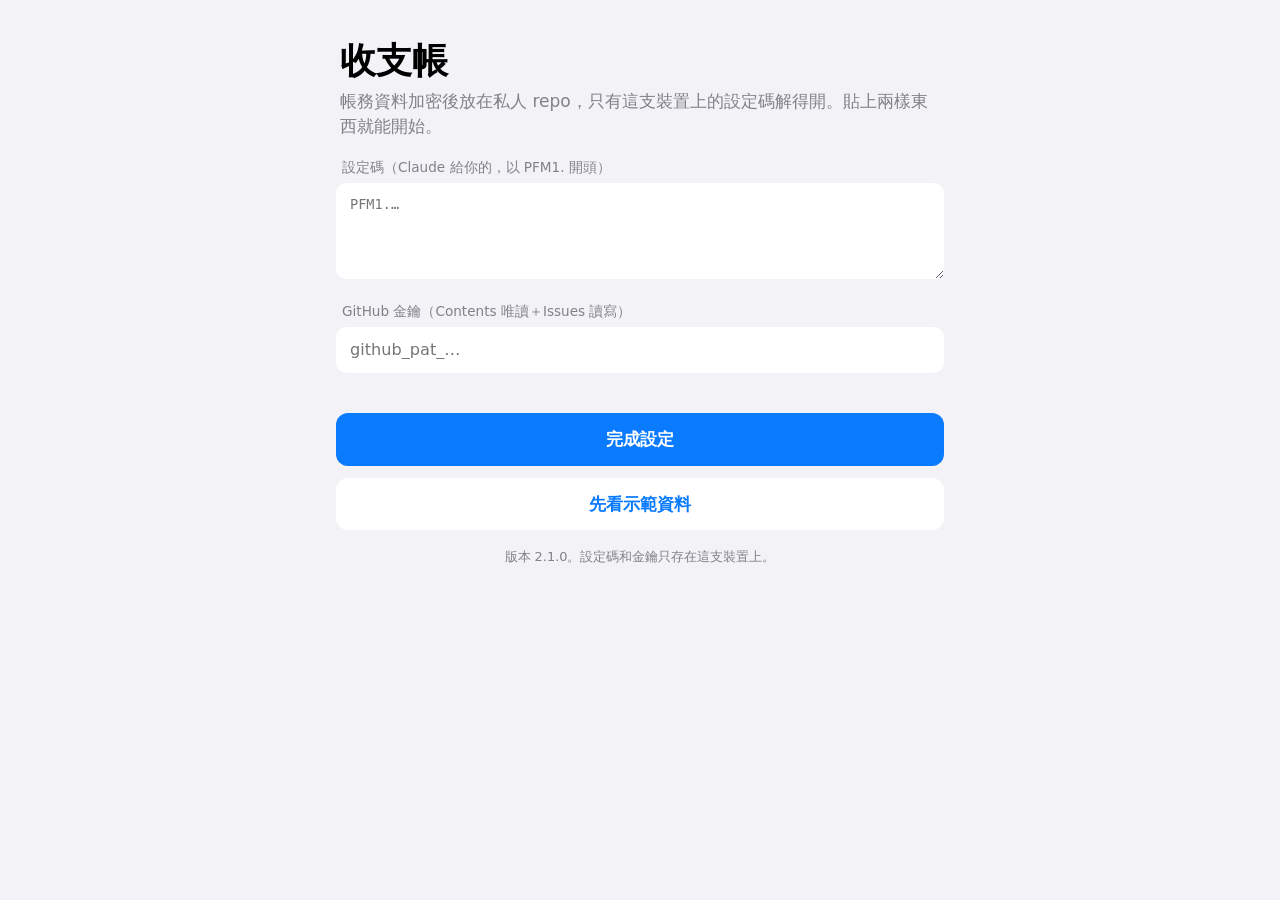
==== commit 20495ca7: "2.1.0 preview (next/): 顧問 tab — balance sheet, reserve, allocation, returns spectrum, target×loss ca" ====
--- a/next/index.html
+++ b/next/index.html
@@ -4,16 +4,24 @@
 <meta charset="utf-8">
 <meta name="viewport" content="width=device-width, initial-scale=1, maximum-scale=1, user-scalable=no, viewport-fit=cover">
 <meta http-equiv="Content-Security-Policy" content="default-src 'self'; script-src 'self'; style-src 'self'; img-src 'self' data:; connect-src 'self' https://api.github.com; manifest-src 'self'; worker-src 'self'; base-uri 'none'; form-action 'self'">
+<meta name="referrer" content="no-referrer">
 <meta name="robots" content="noindex, nofollow">
-<title>收支帳已搬家</title>
-<link rel="stylesheet" href="../css/app.css">
+<meta name="format-detection" content="telephone=no">
+<title>收支帳</title>
+<meta name="theme-color" content="#f2f2f7" media="(prefers-color-scheme: light)">
+<meta name="theme-color" content="#000000" media="(prefers-color-scheme: dark)">
+<meta name="mobile-web-app-capable" content="yes">
+<meta name="apple-mobile-web-app-capable" content="yes">
+<meta name="apple-mobile-web-app-status-bar-style" content="default">
+<meta name="apple-mobile-web-app-title" content="收支帳">
+<link rel="manifest" href="manifest.webmanifest">
+<link rel="apple-touch-icon" href="icons/apple-touch-icon.png">
+<link rel="icon" type="image/png" sizes="192x192" href="icons/icon-192.png">
+<link rel="stylesheet" href="css/app.css">
 </head>
 <body>
-<main class="page setup">
-<h1>收支帳 v2 已正式上線</h1>
-<p class="lead">預覽版的任務完成了。請改用主畫面上原本的「收支帳」圖示（不用重新設定），這個預覽圖示可以刪掉。</p>
-<a class="btn" href="../">打開收支帳</a>
-</main>
-<script src="retire.js"></script>
+<div id="app"><p class="loading">讀取中…</p></div>
+<noscript>這個 app 需要開啟 JavaScript。</noscript>
+<script type="module" src="js/main.js"></script>
 </body>
 </html>
--- a/next/css/app.css
+++ b/next/css/app.css
@@ -0,0 +1,579 @@
+/* 收支帳 v2 — iOS-style shell. System font, grouped lists, tab bar, bottom sheets. No external assets. */
+:root {
+  color-scheme: light dark;
+  --bg: #f2f2f7;
+  --card: #ffffff;
+  --card-2: #f7f7fa;
+  --fill: rgba(118, 118, 128, .12);
+  --fill-2: rgba(118, 118, 128, .2);
+  --label: #000000;
+  --label-2: rgba(60, 60, 67, .62);
+  --label-3: rgba(60, 60, 67, .36);
+  --sep: rgba(60, 60, 67, .2);
+  --tint: #0a7aff;
+  --pos: #1f9d55;
+  --neg: #e5352b;
+  --warn: #f29900;
+  --crit: #ff3b30;
+  --info: #8e8e93;
+  --bar-in: #34c759;
+  --bar-out: #ff9f0a;
+  --bar-sel: #0a7aff;
+  --up: #e5352b;           /* stocks: 台灣慣例 紅漲綠跌 (switchable in 設定) */
+  --down: #1f9d55;
+  --chrome: rgba(249, 249, 251, .86);
+  --shadow: 0 1px 0 rgba(0, 0, 0, .04);
+  --radius: 12px;
+  --fs: 17px;
+  --tabbar-h: 50px;
+  --font: -apple-system, BlinkMacSystemFont, "SF Pro Text", "PingFang TC", "Noto Sans TC", "Microsoft JhengHei", system-ui, sans-serif;
+  --font-round: ui-rounded, -apple-system, "SF Pro Rounded", "PingFang TC", system-ui, sans-serif;
+}
+@media (prefers-color-scheme: dark) {
+  :root:not([data-theme="light"]) {
+    --bg: #000000; --card: #1c1c1e; --card-2: #242426; --fill: rgba(118, 118, 128, .24); --fill-2: rgba(118, 118, 128, .32);
+    --label: #ffffff; --label-2: rgba(235, 235, 245, .62); --label-3: rgba(235, 235, 245, .32); --sep: rgba(84, 84, 88, .55);
+    --tint: #0a84ff; --pos: #30d158; --neg: #ff5c52; --warn: #ffb340; --crit: #ff453a; --info: #98989d;
+    --bar-in: #30d158; --bar-out: #ff9f0a; --bar-sel: #0a84ff; --up: #ff5c52; --down: #30d158; --chrome: rgba(22, 22, 24, .86);
+  }
+}
+:root[data-theme="dark"] {
+  --bg: #000000; --card: #1c1c1e; --card-2: #242426; --fill: rgba(118, 118, 128, .24); --fill-2: rgba(118, 118, 128, .32);
+  --label: #ffffff; --label-2: rgba(235, 235, 245, .62); --label-3: rgba(235, 235, 245, .32); --sep: rgba(84, 84, 88, .55);
+  --tint: #0a84ff; --pos: #30d158; --neg: #ff5c52; --warn: #ffb340; --crit: #ff453a; --info: #98989d;
+  --bar-in: #30d158; --bar-out: #ff9f0a; --bar-sel: #0a84ff; --up: #ff5c52; --down: #30d158; --chrome: rgba(22, 22, 24, .86);
+}
+:root[data-stockcolor="us"] { --up: var(--pos); --down: var(--neg); }
+:root[data-fs="s"] { --fs: 15px; }
+:root[data-fs="l"] { --fs: 19px; }
+:root[data-fs="xl"] { --fs: 21px; }
+
+* { box-sizing: border-box; }
+html { -webkit-text-size-adjust: 100%; text-size-adjust: 100%; touch-action: manipulation; font-size: var(--fs); }
+body {
+  margin: 0; background: var(--bg); color: var(--label); font: 1rem/1.4 var(--font);
+  -webkit-font-smoothing: antialiased; -webkit-tap-highlight-color: transparent;
+  -webkit-user-select: none; user-select: none; -webkit-touch-callout: none;
+  overscroll-behavior-y: none;
+}
+input, textarea, .selectable { -webkit-user-select: text; user-select: text; -webkit-touch-callout: default; }
+button, input, textarea, select { font: inherit; color: inherit; }
+button { cursor: pointer; -webkit-tap-highlight-color: transparent; }
+img, svg { -webkit-user-drag: none; }
+.num, .amt { font-variant-numeric: tabular-nums; }
+.hide .amt { filter: blur(.42em); }
+.muted { color: var(--label-2); }
+.tiny { font-size: .76rem; }
+.sm { font-size: .88rem; }
+.pos { color: var(--pos); } .neg { color: var(--neg); } .up { color: var(--up); } .down { color: var(--down); }
+.sr { position: absolute; width: 1px; height: 1px; overflow: hidden; clip: rect(0 0 0 0); }
+
+/* ------------------------------------------------ app frame */
+#app { min-height: 100vh; }
+.page { padding: calc(env(safe-area-inset-top) + 6px) 16px calc(var(--tabbar-h) + env(safe-area-inset-bottom) + 28px); max-width: 640px; margin: 0 auto; }
+.page[hidden] { display: none; }
+.navbar { display: flex; align-items: flex-end; justify-content: space-between; gap: 8px; padding: 6px 0 4px; min-height: 52px; }
+.navbar h1 { margin: 0; font: 700 2.05rem/1.15 var(--font); letter-spacing: .01em; }
+.navbar .sub { display: block; font: 400 .8rem/1.3 var(--font); color: var(--label-2); margin-bottom: 2px; }
+.nav-actions { display: flex; gap: 4px; padding-bottom: 6px; }
+.icon-btn { width: 36px; height: 36px; border-radius: 18px; border: 0; background: var(--fill); color: var(--tint); display: grid; place-items: center; padding: 0; }
+.icon-btn svg { width: 20px; height: 20px; fill: none; stroke: currentColor; stroke-width: 2; stroke-linecap: round; stroke-linejoin: round; }
+.icon-btn.spin svg { animation: spin 1s linear infinite; }
+@keyframes spin { to { transform: rotate(360deg); } }
+
+.tabbar {
+  position: fixed; left: 0; right: 0; bottom: 0; z-index: 30; display: flex; justify-content: space-around;
+  padding: 4px 0 calc(env(safe-area-inset-bottom) + 2px); background: var(--chrome);
+  -webkit-backdrop-filter: saturate(180%) blur(20px); backdrop-filter: saturate(180%) blur(20px); border-top: .5px solid var(--sep);
+}
+.tabbar button { flex: 1; border: 0; background: none; color: var(--info); display: flex; flex-direction: column; align-items: center; gap: 1px;
+  font-size: .62rem; font-weight: 500; padding: 4px 0 2px; min-height: var(--tabbar-h); position: relative; }
+.tabbar svg { width: 26px; height: 26px; fill: none; stroke: currentColor; stroke-width: 1.8; stroke-linecap: round; stroke-linejoin: round; }
+.tabbar button[aria-selected="true"] { color: var(--tint); }
+.tabbar button[aria-selected="true"] svg { stroke-width: 2.2; }
+.tabbar .badge { position: absolute; top: 2px; left: calc(50% + 6px); min-width: 17px; height: 17px; border-radius: 9px; background: var(--crit); color: #fff;
+  font-size: .62rem; font-weight: 600; line-height: 17px; padding: 0 5px; }
+
+.banner { display: flex; align-items: center; gap: 10px; margin: 6px 0 10px; padding: 10px 14px; border-radius: var(--radius); background: var(--card);
+  font-size: .86rem; color: var(--label-2); }
+.banner.err { color: var(--neg); }
+.banner button { margin-left: auto; border: 0; background: none; color: var(--tint); font-weight: 600; white-space: nowrap; padding: 4px 0; }
+
+/* ------------------------------------------------ grouped sections */
+.group { margin: 22px 0 0; }
+.group > h2 { margin: 0 4px 7px; font: 600 1.18rem/1.25 var(--font); display: flex; align-items: baseline; gap: 8px; }
+.group > h2 small { font: 400 .78rem var(--font); color: var(--label-2); margin-left: auto; }
+.group > h2 button { margin-left: auto; border: 0; background: none; color: var(--tint); font: 400 .9rem var(--font); padding: 0; }
+.group-foot { margin: 7px 16px 0; font-size: .76rem; color: var(--label-2); line-height: 1.45; }
+.card { background: var(--card); border-radius: var(--radius); overflow: hidden; box-shadow: var(--shadow); }
+.card.pad { padding: 14px 16px; }
+.list { list-style: none; margin: 0; padding: 0; background: var(--card); border-radius: var(--radius); overflow: hidden; }
+.list > li { position: relative; }
+.row { display: flex; align-items: center; gap: 12px; min-height: 46px; padding: 9px 16px; width: 100%; border: 0; background: none; text-align: left; color: inherit; }
+button.row:active, .row.tap:active { background: var(--fill); }
+.list > li + li > .row::before, .list > li + li > .rowwrap::before { content: ""; position: absolute; top: 0; left: 16px; right: 0; border-top: .5px solid var(--sep); }
+.list.indent > li + li > .row::before { left: 58px; }
+.row .main { flex: 1; min-width: 0; }
+.row .t { display: block; font-size: 1rem; line-height: 1.3; overflow: hidden; text-overflow: ellipsis; white-space: nowrap; }
+.row .t.wrap { white-space: normal; }
+.row .s { display: block; font-size: .8rem; color: var(--label-2); line-height: 1.35; margin-top: 1px; overflow: hidden; text-overflow: ellipsis; white-space: nowrap; }
+.row .s.wrap { white-space: normal; display: -webkit-box; -webkit-line-clamp: 2; -webkit-box-orient: vertical; }
+.row .v { text-align: right; white-space: nowrap; font-size: 1rem; }
+.row .v small { display: block; font-size: .74rem; color: var(--label-2); }
+.row .chev { width: 8px; height: 13px; flex: none; opacity: .3; }
+.row .chev path { fill: none; stroke: var(--label); stroke-width: 2; }
+.ico { width: 32px; height: 32px; border-radius: 8px; flex: none; display: grid; place-items: center; color: #fff; }
+.ico svg { width: 19px; height: 19px; fill: none; stroke: currentColor; stroke-width: 2; stroke-linecap: round; stroke-linejoin: round; }
+.ico.crit { background: var(--crit); } .ico.serious { background: #ff6b2c; } .ico.warning { background: var(--warn); } .ico.info { background: #8e8e93; }
+.ico.blue { background: var(--tint); } .ico.green { background: var(--pos); } .ico.purple { background: #af52de; } .ico.teal { background: #30b0c7; }
+.tag { display: inline-block; margin-left: 6px; padding: 0 5px; border-radius: 4px; background: var(--fill); color: var(--label-2); font-size: .66rem; line-height: 1.55;
+  vertical-align: .12em; font-weight: 500; }
+.tag.warn { background: rgba(255, 159, 10, .18); color: var(--warn); }
+.tag.blue { background: rgba(10, 122, 255, .14); color: var(--tint); }
+.tag.red { background: rgba(255, 59, 48, .14); color: var(--neg); }
+.pill { border: 0; border-radius: 15px; background: var(--tint); color: #fff; font-size: .82rem; font-weight: 600; padding: 5px 12px; white-space: nowrap; flex: none; }
+.pill.gray { background: var(--fill); color: var(--tint); }
+.pill:disabled { opacity: .45; }
+.more-btn { display: block; width: 100%; border: 0; background: var(--card); color: var(--tint); padding: 12px 16px; text-align: left; font-size: .95rem; }
+.list + .more-btn { margin-top: -1px; border-top: .5px solid var(--sep); border-radius: 0 0 var(--radius) var(--radius); }
+.clock { width: 13px; height: 13px; vertical-align: -.12em; margin-left: 4px; stroke: var(--tint); fill: none; stroke-width: 2; }
+
+/* ------------------------------------------------ overview cards */
+.hero { padding: 16px 16px 14px; }
+.hero .label { font-size: .86rem; color: var(--label-2); display: flex; align-items: center; gap: 6px; }
+.hero .big { font: 700 2.55rem/1.1 var(--font-round); letter-spacing: -.01em; margin: 4px 0 6px; font-variant-numeric: tabular-nums; }
+.hero .big .cur { font-size: 1.05rem; font-weight: 600; margin-right: 4px; color: var(--label-2); }
+.hero .line { font-size: .86rem; color: var(--label-2); line-height: 1.5; }
+.hero .line b { color: var(--label); font-weight: 600; }
+.hero .chips { display: flex; gap: 8px; margin-top: 10px; flex-wrap: wrap; }
+.kv-chip { background: var(--fill); border-radius: 9px; padding: 6px 10px; font-size: .78rem; color: var(--label-2); }
+.kv-chip b { display: block; color: var(--label); font-size: .95rem; font-weight: 600; }
+.est { font-size: .68rem; font-weight: 600; padding: 1px 6px; border-radius: 5px; background: rgba(255, 159, 10, .18); color: var(--warn); }
+.monthnav { display: flex; align-items: center; justify-content: space-between; margin: 8px 2px 0; }
+.monthnav button { border: 0; background: none; color: var(--tint); font-size: .9rem; padding: 6px 2px; }
+
+.progress { padding: 14px 16px; }
+.progress .head { display: flex; align-items: baseline; justify-content: space-between; gap: 8px; }
+.progress .head b { font: 700 1.5rem/1.2 var(--font-round); font-variant-numeric: tabular-nums; }
+.track { position: relative; height: 12px; border-radius: 6px; background: var(--fill); margin: 10px 0 6px; overflow: visible; }
+.track .fill { position: absolute; left: 0; top: 0; bottom: 0; border-radius: 6px; background: var(--pos); transition: width .5s ease; }
+.track .fill.warn { background: var(--warn); } .track .fill.over { background: var(--neg); }
+.track .mark { position: absolute; top: -4px; bottom: -4px; width: 2px; border-radius: 1px; background: var(--label); opacity: .55; }
+.track-legend { display: flex; justify-content: space-between; font-size: .74rem; color: var(--label-2); }
+.cat-rows { margin-top: 10px; }
+
+.chart { position: relative; touch-action: pan-y; }
+.chart svg { display: block; width: 100%; height: auto; overflow: visible; }
+.chart text { fill: var(--label-2); font-size: 10px; font-family: var(--font); }
+.chart .grid { stroke: var(--sep); stroke-width: .6; }
+.chart .b-in { fill: var(--bar-in); } .chart .b-out { fill: var(--bar-out); }
+.chart .dim { opacity: .35; }
+.chart .sel-bg { fill: var(--fill); }
+.chart .incomplete { fill: none; stroke-width: 1.2; stroke-dasharray: 2 2; }
+.chart .ln { fill: none; stroke: var(--tint); stroke-width: 1.8; stroke-linejoin: round; }
+.chart .area { fill: var(--tint); opacity: .1; }
+.chart .ln.up { stroke: var(--up); } .chart .area.up { fill: var(--up); }
+.chart .ln.down { stroke: var(--down); } .chart .area.down { fill: var(--down); }
+.chart .cost { stroke: var(--label-2); stroke-dasharray: 4 3; stroke-width: 1; }
+.chart .buy { fill: var(--tint); stroke: var(--card); stroke-width: 1.2; }
+.chart .div { fill: #af52de; }
+.chart .xh { stroke: var(--label-2); stroke-width: .8; }
+.chart .xdot { fill: var(--tint); stroke: var(--card); stroke-width: 2; }
+.legend { display: flex; gap: 14px; flex-wrap: wrap; font-size: .74rem; color: var(--label-2); margin-top: 6px; }
+.legend i { display: inline-block; width: 9px; height: 9px; border-radius: 2px; margin-right: 5px; vertical-align: -.05em; }
+.chart-tip { min-height: 1.4em; font-size: .82rem; color: var(--label-2); margin-top: 4px; }
+.chart-tip b { color: var(--label); }
+
+.seg { display: flex; background: var(--fill); border-radius: 9px; padding: 2px; gap: 2px; }
+.seg button { flex: 1; border: 0; background: none; border-radius: 7px; padding: 6px 4px; font-size: .82rem; font-weight: 500; color: var(--label); white-space: nowrap; }
+.seg button[aria-pressed="true"] { background: var(--card); box-shadow: 0 3px 8px rgba(0, 0, 0, .12), 0 0 0 .5px rgba(0, 0, 0, .04); font-weight: 600; }
+.scroller { display: flex; gap: 8px; overflow-x: auto; scrollbar-width: none; padding: 2px 2px 8px; margin: 0 -16px; padding-left: 16px; padding-right: 16px;
+  scroll-snap-type: x proximity; }
+.scroller::-webkit-scrollbar { display: none; }
+.mchip { flex: none; scroll-snap-align: start; border: 0; background: var(--card); border-radius: 11px; padding: 7px 11px; text-align: left; min-width: 92px; }
+.mchip b { display: block; font-size: .92rem; }
+.mchip span { display: block; font-size: .68rem; color: var(--label-2); line-height: 1.35; font-variant-numeric: tabular-nums; }
+.mchip[aria-pressed="true"] { background: var(--tint); color: #fff; }
+.mchip[aria-pressed="true"] span { color: rgba(255, 255, 255, .82); }
+.mchip.partial b::after { content: " ◌"; font-size: .7em; opacity: .7; }
+.search { display: flex; align-items: center; gap: 6px; background: var(--fill); border-radius: 10px; padding: 7px 10px; margin: 8px 0; }
+.search svg { width: 16px; height: 16px; stroke: var(--label-2); fill: none; stroke-width: 2.2; flex: none; }
+.search input { flex: 1; border: 0; background: none; outline: none; font-size: 1rem; min-width: 0; padding: 0; }
+.dayhead { display: flex; justify-content: space-between; margin: 16px 4px 6px; font-size: .78rem; color: var(--label-2); font-weight: 500; }
+
+/* ------------------------------------------------ stocks */
+.stock-row .v .chg { font-size: .76rem; }
+.note1 { display: block; font-size: .78rem; color: var(--label-2); margin-top: 3px; white-space: normal; line-height: 1.4; }
+.note1 .d { color: var(--label-3); margin-left: 4px; }
+.ranges { margin: 10px 0 6px; }
+.stock-head .px { font: 700 2rem/1.1 var(--font-round); font-variant-numeric: tabular-nums; }
+.tv { display: block; text-align: center; padding: 12px; color: var(--tint); text-decoration: none; font-weight: 500; }
+
+/* ------------------------------------------------ sheets */
+.scrim { position: fixed; inset: 0; z-index: 40; background: rgba(0, 0, 0, .32); opacity: 0; transition: opacity .25s ease; }
+.scrim.on { opacity: 1; }
+/* --sheet-top: the gap kept above every sheet. iOS 26 standalone sometimes reports safe-area-inset-top = 0 or shifts fixed layers
+   upward, which hid the header (and its 關閉 button) under the status bar — so never trust the inset alone. */
+:root { --sheet-top: calc(max(env(safe-area-inset-top), 50px) + 18px); }
+.sheet { position: fixed; left: 0; right: 0; bottom: 0; z-index: 41; max-height: calc(100vh - var(--sheet-top)); max-height: calc(100dvh - var(--sheet-top)); display: flex; flex-direction: column;
+  background: var(--bg); border-radius: 13px 13px 0 0; transform: translateY(100%); transition: transform .32s cubic-bezier(.2, .8, .2, 1);
+  max-width: 640px; margin: 0 auto; box-shadow: 0 -8px 30px rgba(0, 0, 0, .18); }
+.sheet.on { transform: translateY(0); }
+.sheet .grab { flex: none; padding: 6px 0 2px; display: grid; place-items: center; touch-action: none; }
+.sheet .grab i { width: 36px; height: 5px; border-radius: 3px; background: var(--fill-2); }
+.sheet header { flex: none; display: flex; align-items: center; gap: 8px; padding: 2px 16px 8px; touch-action: none; }
+.sheet header h3 { flex: 1; margin: 0; font: 600 1.06rem/1.3 var(--font); text-align: center; }
+.sheet header button { border: 0; background: none; color: var(--tint); font-size: 1rem; padding: 6px 0; min-width: 52px; }
+.sheet header button.l { text-align: left; } .sheet header button.r { text-align: right; font-weight: 600; }
+.sheet .body { flex: 1 1 auto; min-height: 0; overflow-y: auto; -webkit-overflow-scrolling: touch; padding: 0 16px calc(env(safe-area-inset-bottom) + 24px); overscroll-behavior: contain; }
+.sheet .body .group:first-child { margin-top: 6px; }
+.sheet-x { position: absolute; top: 10px; right: 12px; z-index: 2; width: 30px; height: 30px; border: 0; border-radius: 50%;
+  background: var(--fill-2); color: var(--label-2); font: 600 1.25rem/30px var(--font); padding: 0; text-align: center; }
+.sheet:not(.has-r) header { padding-right: 52px; } .sheet:not(.has-r) header > span { display: none; }
+.sheet.has-r .sheet-x { display: none; }
+.sheet .sheet-foot { display: block; width: 100%; margin: 22px 0 4px; }
+.kv { display: grid; grid-template-columns: auto 1fr; gap: 0; }
+.kv dt, .kv dd { margin: 0; padding: 10px 16px; border-top: .5px solid var(--sep); font-size: .94rem; }
+.kv dt { color: var(--label-2); padding-right: 6px; }
+.kv dd { text-align: right; word-break: break-word; }
+.kv dt:first-of-type, .kv dt:first-of-type + dd { border-top: 0; }
+.para { margin: 0; padding: 12px 16px; font-size: .94rem; line-height: 1.55; }
+.para + .para { padding-top: 0; }
+.field { display: flex; align-items: center; gap: 10px; padding: 10px 16px; min-height: 46px; }
+.field label { flex: none; min-width: 6.5em; }
+.field input[type="text"], .field input[type="number"], .field input[type="password"], .field textarea, .field select {
+  flex: 1; border: 0; background: none; text-align: right; outline: none; min-width: 0; font-size: 1rem; padding: 0; }
+.field textarea { text-align: left; resize: none; min-height: 4.2em; line-height: 1.4; }
+.switch { position: relative; width: 51px; height: 31px; flex: none; margin-left: auto; }
+.switch input { position: absolute; inset: 0; opacity: 0; margin: 0; cursor: pointer; }
+.switch i { position: absolute; inset: 0; border-radius: 16px; background: var(--fill-2); transition: background .2s; pointer-events: none; }
+.switch i::after { content: ""; position: absolute; top: 2px; left: 2px; width: 27px; height: 27px; border-radius: 50%; background: #fff;
+  box-shadow: 0 3px 8px rgba(0, 0, 0, .15), 0 1px 1px rgba(0, 0, 0, .16); transition: transform .2s; }
+.switch input:checked + i { background: var(--pos); }
+.switch input:checked + i::after { transform: translateX(20px); }
+.stepper { display: flex; align-items: center; gap: 0; margin-left: auto; background: var(--fill); border-radius: 8px; }
+.stepper button { border: 0; background: none; width: 40px; height: 30px; font-size: 1.2rem; color: var(--label); }
+.stepper span { min-width: 4.8em; text-align: center; font-size: .9rem; font-variant-numeric: tabular-nums; }
+.btn { display: block; width: 100%; border: 0; border-radius: 12px; background: var(--tint); color: #fff; font-weight: 600; font-size: 1.02rem; padding: 14px; margin-top: 12px; }
+.btn.gray { background: var(--card); color: var(--tint); }
+.btn.danger { background: var(--card); color: var(--neg); }
+.btn:disabled { opacity: .5; }
+.cat-grid { display: flex; flex-wrap: wrap; gap: 8px; padding: 12px 16px; }
+.cat-grid button { border: 0; border-radius: 16px; background: var(--fill); padding: 6px 12px; font-size: .88rem; }
+.cat-grid button[aria-pressed="true"] { background: var(--tint); color: #fff; }
+
+/* ------------------------------------------------ setup */
+.setup { padding-top: calc(env(safe-area-inset-top) + 30px); }
+.setup h1 { font: 700 2.1rem/1.2 var(--font); margin: 10px 4px 6px; }
+.setup .lead { color: var(--label-2); margin: 0 4px 18px; line-height: 1.5; }
+.setup textarea, .setup input { width: 100%; border: 0; border-radius: 10px; background: var(--card); padding: 12px 14px; font-size: .95rem; outline: none; }
+.setup textarea { min-height: 96px; resize: vertical; font-family: ui-monospace, Menlo, monospace; font-size: .8rem; }
+.setup label { display: block; font-size: .8rem; color: var(--label-2); margin: 16px 6px 6px; text-transform: none; }
+.error { color: var(--neg); font-size: .88rem; min-height: 1.2em; margin: 10px 6px 0; }
+.note { background: rgba(255, 159, 10, .14); color: var(--label); border-radius: 12px; padding: 12px 14px; font-size: .86rem; line-height: 1.5; margin: 0 0 6px; }
+.loading { text-align: center; color: var(--label-2); padding-top: 40vh; }
+
+.empty { padding: 18px 16px; color: var(--label-2); font-size: .9rem; text-align: center; }
+.toast { position: fixed; left: 50%; bottom: calc(var(--tabbar-h) + env(safe-area-inset-bottom) + 18px); transform: translate(-50%, 20px); z-index: 60;
+  background: rgba(30, 30, 32, .92); color: #fff; padding: 10px 16px; border-radius: 20px; font-size: .86rem; opacity: 0; transition: all .25s ease;
+  pointer-events: none; max-width: 86vw; text-align: center; }
+.toast.on { opacity: 1; transform: translate(-50%, 0); }
+
+@media (prefers-reduced-motion: reduce) {
+  *, *::before, *::after { transition: none !important; animation: none !important; }
+}
+/* colour classes win over the neutral defaults of their containers */
+.hero .line b.up, .row .v small.up, .hero .line .amt.up, .up { color: var(--up); }
+.hero .line b.down, .row .v small.down, .hero .line .amt.down, .down { color: var(--down); }
+.hero .line .amt.pos, .row .v .pos, .pos { color: var(--pos); }
+.hero .line .amt.neg, .row .v .neg, .neg { color: var(--neg); }
+
+/* ================================================ 顧問 (advisor) tab, 2.1.0 — classes + rem + CSS variables only */
+:root {
+  --adv-c0: #8e8e93; --adv-c1: #30b0c7; --adv-c2: #0a7aff; --adv-c3: #34c759; --adv-c4: #ff9f0a; --adv-c5: #af52de; --adv-c6: #ff375f;
+  --adv-s0: rgba(229, 53, 43, .30); --adv-s1: rgba(60, 60, 67, .22); --adv-s2: rgba(242, 153, 0, .34); --adv-s3: rgba(10, 122, 255, .28); --adv-s4: rgba(31, 157, 85, .34);
+}
+@media (prefers-color-scheme: dark) {
+  :root:not([data-theme="light"]) {
+    --adv-c0: #98989d; --adv-c1: #40c8e0; --adv-c2: #0a84ff; --adv-c3: #30d158; --adv-c4: #ff9f0a; --adv-c5: #bf5af2; --adv-c6: #ff6482;
+    --adv-s0: rgba(255, 92, 82, .36); --adv-s1: rgba(235, 235, 245, .20); --adv-s2: rgba(255, 179, 64, .34); --adv-s3: rgba(10, 132, 255, .38); --adv-s4: rgba(48, 209, 88, .34);
+  }
+}
+:root[data-theme="dark"] {
+  --adv-c0: #98989d; --adv-c1: #40c8e0; --adv-c2: #0a84ff; --adv-c3: #30d158; --adv-c4: #ff9f0a; --adv-c5: #bf5af2; --adv-c6: #ff6482;
+  --adv-s0: rgba(255, 92, 82, .36); --adv-s1: rgba(235, 235, 245, .20); --adv-s2: rgba(255, 179, 64, .34); --adv-s3: rgba(10, 132, 255, .38); --adv-s4: rgba(48, 209, 88, .34);
+}
+.adv-disclaimer { margin: 2px 4px 0; font-size: .78rem; color: var(--label-2); }
+.adv-foot { margin: 26px 16px 4px; font-size: .74rem; line-height: 1.5; color: var(--label-2); text-align: center; }
+.adv-big { display: flex; align-items: baseline; flex-wrap: wrap; gap: 0 6px; font: 700 1.9rem/1.15 var(--font-round); letter-spacing: -.01em; margin: 4px 0 6px; font-variant-numeric: tabular-nums; }
+.adv-big .cur { font-size: .55em; font-weight: 600; color: var(--label-2); }
+:root[data-fs="l"] .adv-big { font-size: 1.7rem; }
+:root[data-fs="xl"] .adv-big { font-size: 1.5rem; }
+.adv-big.adv-todo { display: flex; align-items: center; flex-wrap: wrap; gap: 6px 12px; font-size: 1.5rem; color: var(--label-2); }
+.adv-warn { display: flex; align-items: flex-start; gap: 6px; margin-top: 8px; font-size: .78rem; line-height: 1.4; color: var(--warn); }
+.adv-warn svg { flex: none; width: 1em; height: 1em; margin-top: .18em; fill: none; stroke: currentColor; stroke-width: 2; stroke-linecap: round; stroke-linejoin: round; }
+.adv-warn span { min-width: 0; overflow-wrap: anywhere; }
+.adv-cap { display: inline-block; padding: 0 7px; border-radius: 999px; background: var(--fill-2); color: var(--label-2); font-size: .68rem; font-weight: 600; line-height: 1.6; white-space: nowrap; vertical-align: .1em; }
+.adv-none { margin: 8px 0 0; font-size: .82rem; color: var(--label-2); }
+.adv-subh { font-size: .74rem; font-weight: 600; color: var(--label-2); margin-bottom: 2px; }
+.adv-sub { margin-top: 14px; padding-top: 10px; border-top: .5px solid var(--sep); }
+
+/* block 1: net worth */
+.adv-cols { display: grid; grid-template-columns: minmax(0, 1fr) minmax(0, 1fr); gap: 0 16px; margin-top: 12px; }
+.adv-col { min-width: 0; }
+.adv-colhead { display: flex; justify-content: space-between; align-items: baseline; gap: 6px; padding-bottom: 4px; border-bottom: .5px solid var(--sep); font-size: .8rem; font-weight: 600; color: var(--label-2); }
+.adv-colhead .amt { color: var(--label); font-size: .86rem; }
+.adv-items { list-style: none; margin: 0; padding: 0; }
+.adv-item { display: grid; grid-template-columns: auto minmax(0, 1fr); align-items: baseline; gap: 0 6px; width: 100%; margin: 0; padding: 7px 0; border: 0; background: none; text-align: left; color: inherit; font-size: .82rem; }
+.adv-items > li + li > .adv-item { border-top: .5px solid var(--sep); }
+button.adv-item:active { background: var(--fill); }
+.adv-in { grid-column: 1 / -1; min-width: 0; line-height: 1.3; overflow-wrap: anywhere; }
+.adv-in .tag { margin-left: 4px; }
+.adv-in .clock { width: .7rem; height: .7rem; }
+.adv-id { font-size: .68rem; color: var(--label-2); }
+.adv-ia { grid-column: 2; justify-self: end; font-size: .9rem; font-variant-numeric: tabular-nums; text-align: right; white-space: nowrap; }
+.adv-inv { margin-top: 12px; padding-top: 10px; border-top: .5px solid var(--sep); }
+.adv-invt { display: flex; justify-content: space-between; align-items: baseline; flex-wrap: wrap; gap: 2px 8px; font-size: .86rem; color: var(--label-2); }
+.adv-invv { font: 700 1.3rem/1.2 var(--font-round); color: var(--label); font-variant-numeric: tabular-nums; white-space: nowrap; }
+.adv-invv .cur { font-size: .6em; font-weight: 600; margin-right: 3px; color: var(--label-2); }
+@media (max-width: 359px) { .adv-cols { grid-template-columns: minmax(0, 1fr); gap: 14px 0; } }
+.adv-nw .pill, .adv-perf .pill { font-size: .82rem; }
+
+/* block 2: reserve */
+.adv-bar { display: block; width: 100%; height: .75rem; margin: 10px 0 6px; overflow: hidden; }
+.adv-bar-bg { fill: var(--fill); }
+.adv-bar-fill { fill: var(--pos); }
+.adv-bar-fill.warn { fill: var(--warn); }
+.adv-ok { display: flex; align-items: center; gap: 6px; margin-top: 6px; font-size: .86rem; font-weight: 600; color: var(--pos); }
+.adv-ok svg { width: 1.1em; height: 1.1em; fill: none; stroke: currentColor; stroke-width: 2.4; stroke-linecap: round; stroke-linejoin: round; }
+
+/* block 3: allocation */
+.adv-stack { border-radius: 7px; overflow: hidden; }
+.adv-stack svg { display: block; width: 100%; height: 1.6rem; }
+.adv-seg { stroke: var(--card); stroke-width: 1; cursor: pointer; }
+.adv-seg.adv-c0 { fill: var(--adv-c0); } .adv-seg.adv-c1 { fill: var(--adv-c1); } .adv-seg.adv-c2 { fill: var(--adv-c2); } .adv-seg.adv-c3 { fill: var(--adv-c3); }
+.adv-seg.adv-c4 { fill: var(--adv-c4); } .adv-seg.adv-c5 { fill: var(--adv-c5); } .adv-seg.adv-c6 { fill: var(--adv-c6); }
+.adv-sw { display: inline-block; width: .8rem; height: .8rem; border-radius: 3px; flex: none; }
+.adv-sw.adv-c0 { background: var(--adv-c0); } .adv-sw.adv-c1 { background: var(--adv-c1); } .adv-sw.adv-c2 { background: var(--adv-c2); } .adv-sw.adv-c3 { background: var(--adv-c3); }
+.adv-sw.adv-c4 { background: var(--adv-c4); } .adv-sw.adv-c5 { background: var(--adv-c5); } .adv-sw.adv-c6 { background: var(--adv-c6); }
+.adv-legend { margin-top: 10px; }
+.adv-chips { display: flex; flex-wrap: wrap; gap: 8px; margin-top: 12px; }
+.adv-chips .kv-chip { flex: 1 1 6.5rem; min-width: 0; overflow-wrap: anywhere; }
+.adv-chipn { display: block; margin-top: 1px; font-size: .68rem; color: var(--label-2); }
+
+/* block 4: return + spectrum */
+.adv-sh { display: flex; align-items: center; flex-wrap: wrap; gap: 2px 8px; margin-top: 14px; padding-top: 10px; border-top: .5px solid var(--sep); }
+.adv-shl { font-size: .86rem; color: var(--label-2); }
+.adv-shv { font: 700 1.25rem/1.2 var(--font-round); font-variant-numeric: tabular-nums; }
+.adv-shv.muted { font-size: .95rem; font-weight: 600; }
+.adv-spec { margin-top: 8px; }
+.adv-spec-svg { display: block; width: 100%; height: auto; overflow: visible; }
+.adv-sp.adv-s0 { fill: var(--adv-s0); } .adv-sp.adv-s1 { fill: var(--adv-s1); } .adv-sp.adv-s2 { fill: var(--adv-s2); }
+.adv-sp.adv-s3 { fill: var(--adv-s3); } .adv-sp.adv-s4 { fill: var(--adv-s4); }
+.adv-sp-t { fill: var(--label); font: 500 11px var(--font); paint-order: stroke; stroke: var(--card); stroke-width: 2.5px; stroke-opacity: .55; stroke-linejoin: round; }
+.adv-sp-c { fill: var(--label-2); font: 10.5px var(--font); paint-order: stroke; stroke: var(--card); stroke-width: 3px; stroke-linejoin: round; }
+.adv-tick { stroke: var(--label-2); stroke-width: 1; }
+.adv-nodata { fill: var(--label-2); font: 600 11px var(--font); }
+.adv-ptr { fill: var(--label); stroke: var(--label); stroke-width: 1.5; stroke-linejoin: round; }
+.adv-ptr.hollow { fill: var(--card); stroke-width: 2; }
+.adv-ptr-ln { stroke: var(--label); stroke-width: 2.5; stroke-linecap: round; }
+.adv-ptr-ln.hollow { stroke-width: 2; stroke-dasharray: 3 2.5; }
+.adv-refln { stroke: var(--label); stroke-width: 1.2; opacity: .55; }
+.adv-refln.dash { stroke-dasharray: 3 2.5; }
+.adv-refdot { fill: var(--card); stroke: var(--label); stroke-width: 1.3; }
+.adv-refdot.dash { stroke-dasharray: 2.5 2; }
+.adv-refn { fill: var(--label); font: 600 10px var(--font); }
+.adv-hit { fill: transparent; cursor: pointer; }
+.adv-refs { display: flex; flex-wrap: wrap; gap: 6px 8px; margin-top: 6px; }
+.adv-ref { display: inline-flex; align-items: center; gap: 6px; max-width: 100%; border: 0; border-radius: 15px; background: var(--fill); padding: 4px 10px 4px 5px; font-size: .78rem; color: var(--label); text-align: left; }
+.adv-ref .n { display: grid; place-items: center; flex: none; width: 1.35em; height: 1.35em; border: 1.3px solid var(--label); border-radius: 50%; font-size: .68rem; font-weight: 600; }
+.adv-ref.dash .n { border-style: dashed; }
+.adv-ref .tag { margin-left: 0; }
+.adv-hint { margin: 6px 0 0; font-size: .72rem; color: var(--label-2); }
+.adv-b { display: flex; align-items: baseline; justify-content: space-between; gap: 10px; padding: 6px 0; }
+.adv-b + .adv-b { border-top: .5px solid var(--sep); }
+.adv-bm { flex: 1; min-width: 0; }
+.adv-bm .t { display: block; font-size: .88rem; overflow-wrap: anywhere; }
+.adv-bm .s { display: block; margin-top: 1px; font-size: .7rem; line-height: 1.35; color: var(--label-2); }
+.adv-bv { flex: none; font-size: 1rem; font-variant-numeric: tabular-nums; }
+.adv-url { overflow-wrap: anywhere; }
+
+/* block 7: AI reading */
+.adv-ai-st { display: flex; align-items: center; flex-wrap: wrap; gap: 4px 6px; font-size: .82rem; line-height: 1.45; color: var(--label-2); }
+.adv-sec { margin-top: 12px; }
+.adv-sec + .adv-sec { padding-top: 12px; border-top: .5px solid var(--sep); }
+.adv-sech { margin: 0; font-size: .76rem; font-weight: 600; color: var(--label-2); }
+.adv-sec p { margin: 3px 0 0; font-size: .94rem; line-height: 1.55; overflow-wrap: anywhere; }
+.adv-link { display: block; margin-top: 10px; border: 0; background: none; padding: 4px 0; color: var(--tint); font-size: .88rem; text-align: left; }
+.adv-ai .btn { margin-top: 14px; }
+
+/* ==== advisor settings (F3) ==== */
+.adv-pendn { display: flex; align-items: center; gap: 4px; margin-top: 2px; font-size: .74rem; line-height: 1.35; color: var(--tint); }
+.adv-pendn .clock { flex: none; margin-left: 0; }
+.group > h2 small .adv-pendn { display: inline-flex; margin-top: 0; }
+.advs-intro { margin: 2px 4px 0; font-size: .82rem; line-height: 1.5; color: var(--label-2); }
+.advs-form { padding: 14px 16px 14px; }
+.advs-f { display: block; margin-top: 12px; }
+.advs-f:first-child { margin-top: 0; }
+.advs-l { display: block; margin-bottom: 4px; font-size: .78rem; font-weight: 600; color: var(--label-2); }
+.advs-h { display: block; margin-top: 3px; font-size: .72rem; font-weight: 400; line-height: 1.4; color: var(--label-2); overflow-wrap: anywhere; }
+.advs-gap { height: 12px; }
+.advs-in { display: block; width: 100%; min-width: 0; min-height: 44px; border: 0; border-radius: 10px; background: var(--fill); padding: 10px 12px; outline: none; text-align: left;
+  font-size: 1rem; line-height: 1.3; -webkit-appearance: none; appearance: none; }
+.advs-in::-webkit-date-and-time-value { text-align: left; }
+.advs-in:focus { box-shadow: 0 0 0 2px var(--tint); }
+.advs-in[aria-invalid="true"] { box-shadow: 0 0 0 2px var(--neg); }
+.hide .amt.advs-money:focus { filter: none; }
+.advs-err { margin: 10px 0 0; font-size: .82rem; line-height: 1.45; color: var(--neg); overflow-wrap: anywhere; }
+.advs-err:empty { margin: 0; }
+.advs-cur { margin-bottom: 10px; }
+.advs-cur .advs-l { margin-bottom: 2px; }
+.advs-curv { display: flex; align-items: baseline; flex-wrap: wrap; gap: 0 6px; font: 700 1.5rem/1.2 var(--font-round); font-variant-numeric: tabular-nums; overflow-wrap: anywhere; }
+.advs-curv.sm { font-size: 1.05rem; line-height: 1.4; }
+.advs-curv .cur { font-size: .6em; font-weight: 600; color: var(--label-2); }
+.advs-curv .clock { align-self: center; }
+.group > .btn { margin-top: 12px; }
+.sheet .body.advs-kb { padding-bottom: 55vh; }
+.advs-seg button { white-space: normal; line-height: 1.25; padding: 7px 4px; }
+.advs-sw { align-items: center; }
+.advs-swl { flex: 1; min-width: 0; line-height: 1.3; }
+.advs-remind { margin: 0 0 8px; padding: 10px 14px; border-radius: var(--radius); background: rgba(255, 159, 10, .14); font-size: .86rem; line-height: 1.5; }
+.advs-wh { display: flex; flex-wrap: wrap; align-items: baseline; justify-content: space-between; gap: 2px 10px; margin: 0 4px 2px; }
+.advs-wc { font-size: .86rem; font-weight: 600; }
+.advs-cls + .advs-cls { margin-top: 4px; }
+.advs-ch { display: flex; align-items: center; gap: 7px; margin: 14px 4px 6px; font-size: .78rem; font-weight: 600; color: var(--label-2); }
+.advs-wli { display: flex; flex-wrap: wrap; align-items: flex-start; }
+.advs-wli + .advs-wli { border-top: .5px solid var(--sep); }
+.advs-wl { flex: 1 1 0; min-width: 0; display: flex; align-items: flex-start; gap: 12px; padding: 11px 4px 11px 16px; cursor: pointer; }
+.advs-ck { flex: none; display: grid; place-items: center; width: 1.45rem; height: 1.45rem; margin-top: .08rem; border: 1.5px solid var(--label-3); border-radius: 50%; color: transparent; }
+.advs-ck svg { width: .92rem; height: .92rem; fill: none; stroke: currentColor; stroke-width: 3; stroke-linecap: round; stroke-linejoin: round; }
+.advs-wl input:checked + .advs-ck { border-color: var(--tint); background: var(--tint); color: #fff; }
+.advs-wl input:focus-visible + .advs-ck { box-shadow: 0 0 0 3px var(--fill-2); }
+.advs-wm { flex: 1; min-width: 0; }
+.advs-wt { display: block; font-size: .96rem; line-height: 1.35; overflow-wrap: anywhere; }
+.advs-ws { display: block; margin-top: 2px; font-size: .76rem; line-height: 1.35; color: var(--label-2); overflow-wrap: anywhere; }
+.advs-more { flex: none; align-self: flex-start; margin: 5px 10px 0 0; border: 0; background: none; padding: 6px 6px; font-size: .78rem; color: var(--tint); white-space: nowrap; }
+.advs-wn { flex: 1 0 100%; padding: 0 16px 12px 44px; font-size: .78rem; line-height: 1.5; color: var(--label-2); }
+.advs-wn[hidden] { display: none; }
+.advs-wn p { margin: 4px 0 0; overflow-wrap: anywhere; }
+.advs-wn b { color: var(--label); font-weight: 600; }
+.advs-cut { display: flex; flex-wrap: wrap; align-items: center; gap: 8px 12px; padding: 10px 16px; }
+.advs-cut + .advs-cut { border-top: .5px solid var(--sep); }
+.advs-cutl { flex: 1 1 8.5rem; min-width: 0; font-size: .94rem; line-height: 1.35; overflow-wrap: anywhere; }
+.advs-cut .stepper { margin-left: auto; }
+.advs-cut .stepper span { min-width: 4rem; }
+.stepper button:disabled { opacity: .3; }
+.advs-prev { margin: 8px 4px 0; font-size: .74rem; line-height: 1.6; color: var(--label-2); overflow-wrap: anywhere; }
+.advs-g > .list + .card, .advs-g > .card + .card, .advs-g > .card + .list, .advs-g > .list + .list { margin-top: 10px; }
+.advs-sr { display: grid; grid-template-columns: minmax(0, auto) minmax(0, 1fr); align-items: baseline; gap: 2px 14px; padding: 11px 16px; }
+.advs-sr + .advs-sr { border-top: .5px solid var(--sep); }
+.advs-srt { font-size: .96rem; line-height: 1.35; overflow-wrap: anywhere; }
+.advs-srv { font-size: .96rem; line-height: 1.35; text-align: right; font-variant-numeric: tabular-nums; overflow-wrap: anywhere; }
+.advs-srp { grid-column: 1 / -1; display: flex; align-items: center; flex-wrap: wrap; gap: 0 4px; font-size: .76rem; line-height: 1.4; color: var(--tint); overflow-wrap: anywhere; }
+.advs-srp .clock { flex: none; margin-left: 0; }
+
+/* ==== advisor calc & funds (F2) ==== */
+.adv-calc { display: flex; flex-direction: column; gap: 10px; }
+.adv-calc > .group-foot { margin-top: -2px; }
+.adv-calc-hint .adv-warn { margin-top: 0; font-size: .86rem; line-height: 1.5; }
+/* sliders */
+.adv-ctl { display: flex; flex-direction: column; gap: 6px; }
+.adv-rg + .adv-rg { margin-top: 6px; }
+.adv-rh { display: flex; align-items: baseline; justify-content: space-between; gap: 10px; font-size: .94rem; }
+.adv-rh label { min-width: 0; font-weight: 500; overflow-wrap: anywhere; }
+.adv-rv { flex: none; font: 700 1.25rem/1.2 var(--font-round); font-variant-numeric: tabular-nums; white-space: nowrap; }
+.adv-sl { position: relative; height: 2.1rem; }
+.adv-sl-svg { position: absolute; left: .85rem; top: 50%; width: calc(100% - 1.7rem); height: 6px; margin-top: -3px; border-radius: 3px; overflow: hidden; pointer-events: none; }
+.adv-sl-bg { fill: var(--fill-2); }
+.adv-sl-fill { fill: var(--tint); }
+.adv-range { position: relative; display: block; width: 100%; height: 100%; margin: 0; padding: 0; background: transparent; outline: none;
+  -webkit-appearance: none; appearance: none; touch-action: pan-y; }
+.adv-range::-webkit-slider-runnable-track { height: 2.1rem; background: transparent; border: 0; }
+.adv-range::-webkit-slider-thumb { -webkit-appearance: none; appearance: none; width: 1.7rem; height: 1.7rem; margin-top: .2rem; border-radius: 50%;
+  background: #fff; border: .5px solid rgba(0, 0, 0, .1); box-shadow: 0 2px 6px rgba(0, 0, 0, .3), 0 0 0 .5px rgba(0, 0, 0, .06); }
+.adv-range::-moz-range-track { height: 2.1rem; background: transparent; border: 0; }
+.adv-range::-moz-range-thumb { width: 1.7rem; height: 1.7rem; border-radius: 50%; background: #fff; border: .5px solid rgba(0, 0, 0, .1);
+  box-shadow: 0 2px 6px rgba(0, 0, 0, .3), 0 0 0 .5px rgba(0, 0, 0, .06); }
+.adv-range:focus-visible::-webkit-slider-thumb { outline: 2px solid var(--tint); outline-offset: 2px; }
+.adv-range:focus-visible::-moz-range-thumb { outline: 2px solid var(--tint); outline-offset: 2px; }
+.adv-ctl .adv-hint { margin: 2px 0 0; line-height: 1.45; }
+.adv-hz { display: flex; flex-direction: column; gap: 6px; margin-top: 8px; }
+.adv-hz > span { font-size: .86rem; color: var(--label-2); }
+/* result cards */
+.adv-verdict { font: 700 1.9rem/1.15 var(--font-round); letter-spacing: -.01em; }
+:root[data-fs="l"] .adv-verdict { font-size: 1.7rem; }
+:root[data-fs="xl"] .adv-verdict { font-size: 1.5rem; }
+.adv-verdict.ok { color: var(--pos); }
+.adv-verdict.no { color: var(--warn); }
+.adv-line { margin: 6px 0 0; font-size: .96rem; line-height: 1.55; overflow-wrap: anywhere; }
+.adv-line.sm { font-size: .84rem; }
+.adv-dbar { display: grid; grid-template-columns: auto minmax(0, 1fr); gap: 8px 10px; align-items: center; margin-top: 12px; }
+.adv-dbar > span { font-size: .78rem; color: var(--label-2); }
+.adv-calc .adv-seg, .adv-fres .adv-seg { cursor: default; }
+.adv-stats { display: grid; grid-template-columns: repeat(2, minmax(0, 1fr)); gap: 8px; margin-top: 14px; }
+.adv-stats .kv-chip { min-width: 0; overflow-wrap: anywhere; }
+.adv-gaps { list-style: none; margin: 0; padding: 0; }
+.adv-gr { display: grid; grid-template-columns: minmax(0, 1fr) auto; gap: 1px 10px; align-items: baseline; padding: 8px 0; }
+.adv-gr + .adv-gr { border-top: .5px solid var(--sep); }
+.adv-gn { display: flex; align-items: center; gap: 7px; min-width: 0; font-size: .92rem; line-height: 1.35; overflow-wrap: anywhere; }
+.adv-gv { font-size: .92rem; font-variant-numeric: tabular-nums; white-space: nowrap; text-align: right; }
+.adv-gd, .adv-ga { font-size: .76rem; line-height: 1.4; color: var(--label-2); overflow-wrap: anywhere; }
+.adv-ga { text-align: right; white-space: nowrap; font-variant-numeric: tabular-nums; }
+.adv-hint0 { margin-top: 0; }
+.adv-none0 { margin-top: 2px; }
+.adv-cg { margin-top: 12px; }
+.adv-cgh { display: flex; align-items: center; flex-wrap: wrap; gap: 4px 7px; font-size: .88rem; font-weight: 600; }
+.adv-cgd { font-size: .74rem; font-weight: 400; color: var(--label-2); }
+.adv-ci { padding: 7px 0 0 calc(.8rem + 7px); font-size: .88rem; line-height: 1.4; overflow-wrap: anywhere; }
+.adv-ci b { font-weight: 600; }
+.adv-ci small { display: block; margin-top: 1px; font-size: .72rem; line-height: 1.4; color: var(--label-2); }
+.adv-link0 { margin-top: 2px; padding-left: calc(.8rem + 7px); }
+.adv-assume .row .s { white-space: normal; }
+/* 假設 panel */
+.adv-asm-b { display: block; font-size: 1.02rem; }
+.adv-asm-kv { margin: 6px -16px -14px; }
+.adv-asm-kv dt, .adv-asm-kv dd { background: transparent; }
+.adv-cm + .adv-cm { margin-top: 8px; }
+.adv-cmh { display: flex; align-items: center; gap: 7px; flex-wrap: wrap; font-size: .96rem; }
+.adv-cmh .tag { margin-left: 0; }
+.adv-cmv { display: grid; grid-template-columns: repeat(3, minmax(0, 1fr)); gap: 6px; margin-top: 8px; }
+.adv-cmi { min-width: 0; padding: 5px 8px; border-radius: 8px; background: var(--fill); }
+.adv-cmi small { display: block; font-size: .68rem; line-height: 1.35; color: var(--label-2); }
+.adv-cmi b { font-size: .92rem; font-weight: 600; font-variant-numeric: tabular-nums; }
+.adv-cmp { margin: 6px 0 0; font-size: .78rem; line-height: 1.45; color: var(--label-2); overflow-wrap: anywhere; }
+.adv-src + .adv-src { border-top: .5px solid var(--sep); }
+.adv-src .para { padding-bottom: 2px; }
+.adv-src .para + .para { padding-top: 0; padding-bottom: 12px; }
+/* 資金需求試算 */
+.adv-fform .field label { min-width: 0; white-space: nowrap; }
+.adv-fi { flex: 1; min-width: 0; border: 0; background: none; outline: none; padding: 0; font-size: 1rem; text-align: right; }
+.hide .adv-fneed input:not(:focus) { filter: blur(.42em); }
+.adv-fstrip { position: sticky; top: 0; z-index: 2; display: flex; align-items: baseline; flex-wrap: wrap; gap: 2px 10px; margin: 0 -16px; padding: 8px 16px;
+  background: var(--bg); border-bottom: .5px solid var(--sep); font-size: .88rem; }
+.adv-fstrip[hidden] { display: none; }
+.adv-fsn { color: var(--label-2); }
+.adv-fsv { font-weight: 700; }
+.adv-fsv.ok { color: var(--pos); }
+.adv-fsv.no { color: var(--warn); }
+.adv-fsr { margin-left: auto; font-variant-numeric: tabular-nums; }
+.adv-pick { cursor: pointer; }
+.adv-pick:active { background: var(--fill); }
+.adv-pick .t .tag { margin-left: 6px; }
+.adv-chk { position: relative; flex: none; width: 1.45rem; height: 1.45rem; margin: 0; border: 1.5px solid var(--label-3); border-radius: 50%; background: transparent;
+  -webkit-appearance: none; appearance: none; cursor: pointer; }
+.adv-chk:checked { border-color: var(--tint); background: var(--tint); }
+.adv-chk:checked::after { content: ""; position: absolute; left: 36%; top: 15%; width: 27%; height: 52%; border: solid #fff; border-width: 0 2.2px 2.2px 0; transform: rotate(45deg); }
+.adv-chk:focus-visible { outline: 2px solid var(--tint); outline-offset: 2px; }
+.adv-err { margin: 14px 4px 0; font-size: .86rem; line-height: 1.45; color: var(--neg); }
+.adv-fhero .adv-line:first-child { margin-top: 0; }
+.adv-fw { padding: 2px 4px 0; }
+.adv-after .adv-hint { margin-top: 4px; }
+.adv-notes { margin: 0; padding-left: 1.1rem; font-size: .78rem; line-height: 1.55; color: var(--label-2); }
+.adv-notes li + li { margin-top: 3px; }
+.adv-fres { margin-top: 18px; }
+.adv-fres .group > h2 { font-size: 1.04rem; }
+.adv-nb { white-space: nowrap; }
+.adv-fres .kv dd { word-break: normal; overflow-wrap: normal; }
+
+/* ==== advisor review fixes (V2) ==== */
+.adv-verdict.mid { color: var(--label); }
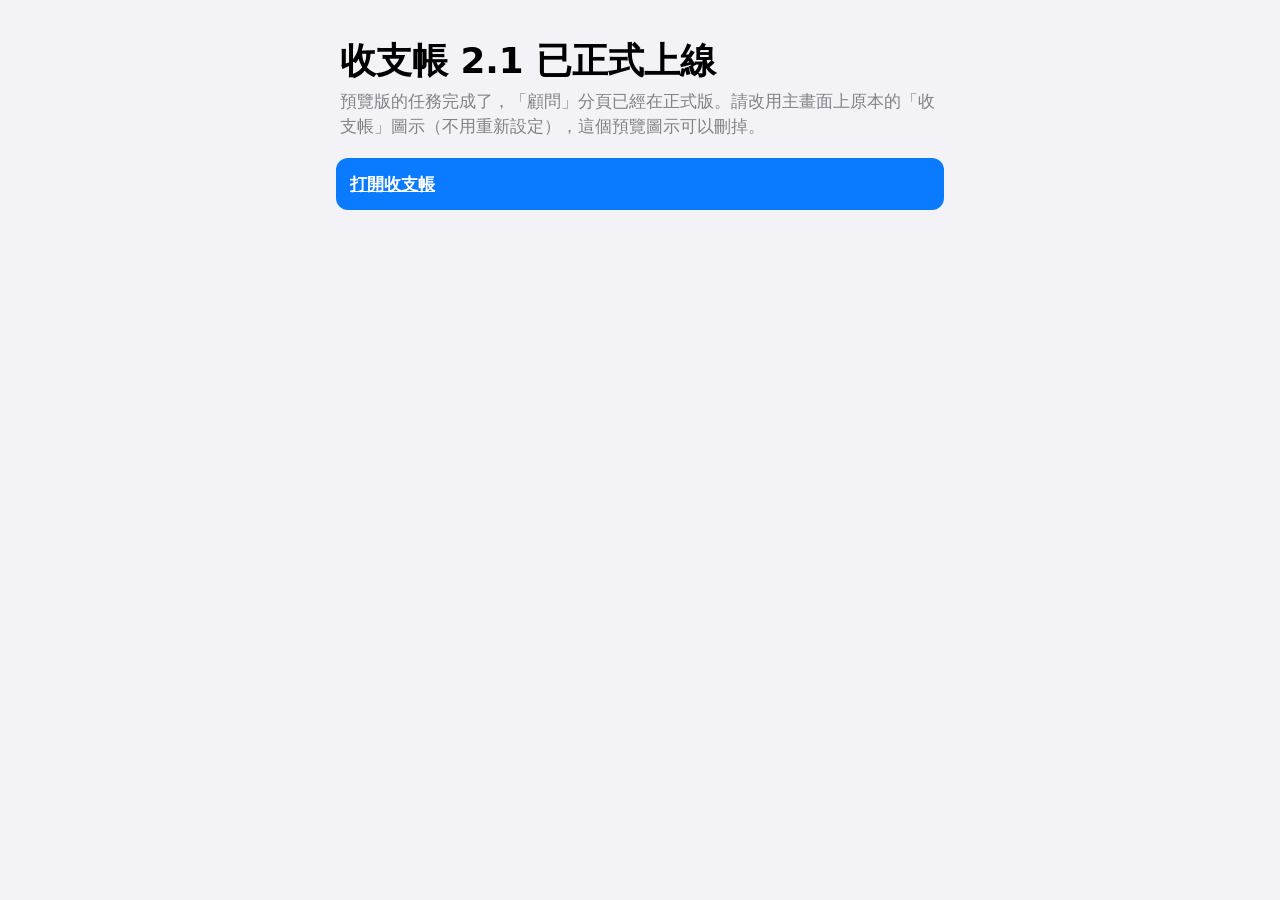
==== commit 5066ee7b: "2.1.0: swap the 顧問 preview into the root; next/ becomes a retire notice - next/ contents move to the" ====
--- a/next/index.html
+++ b/next/index.html
@@ -4,24 +4,16 @@
 <meta charset="utf-8">
 <meta name="viewport" content="width=device-width, initial-scale=1, maximum-scale=1, user-scalable=no, viewport-fit=cover">
 <meta http-equiv="Content-Security-Policy" content="default-src 'self'; script-src 'self'; style-src 'self'; img-src 'self' data:; connect-src 'self' https://api.github.com; manifest-src 'self'; worker-src 'self'; base-uri 'none'; form-action 'self'">
-<meta name="referrer" content="no-referrer">
 <meta name="robots" content="noindex, nofollow">
-<meta name="format-detection" content="telephone=no">
-<title>收支帳</title>
-<meta name="theme-color" content="#f2f2f7" media="(prefers-color-scheme: light)">
-<meta name="theme-color" content="#000000" media="(prefers-color-scheme: dark)">
-<meta name="mobile-web-app-capable" content="yes">
-<meta name="apple-mobile-web-app-capable" content="yes">
-<meta name="apple-mobile-web-app-status-bar-style" content="default">
-<meta name="apple-mobile-web-app-title" content="收支帳">
-<link rel="manifest" href="manifest.webmanifest">
-<link rel="apple-touch-icon" href="icons/apple-touch-icon.png">
-<link rel="icon" type="image/png" sizes="192x192" href="icons/icon-192.png">
-<link rel="stylesheet" href="css/app.css">
+<title>收支帳已搬家</title>
+<link rel="stylesheet" href="../css/app.css">
 </head>
 <body>
-<div id="app"><p class="loading">讀取中…</p></div>
-<noscript>這個 app 需要開啟 JavaScript。</noscript>
-<script type="module" src="js/main.js"></script>
+<main class="page setup">
+<h1>收支帳 2.1 已正式上線</h1>
+<p class="lead">預覽版的任務完成了，「顧問」分頁已經在正式版。請改用主畫面上原本的「收支帳」圖示（不用重新設定），這個預覽圖示可以刪掉。</p>
+<a class="btn" href="../">打開收支帳</a>
+</main>
+<script src="retire.js"></script>
 </body>
 </html>
--- a/css/app.css
+++ b/css/app.css
@@ -0,0 +1,579 @@
+/* 收支帳 v2 — iOS-style shell. System font, grouped lists, tab bar, bottom sheets. No external assets. */
+:root {
+  color-scheme: light dark;
+  --bg: #f2f2f7;
+  --card: #ffffff;
+  --card-2: #f7f7fa;
+  --fill: rgba(118, 118, 128, .12);
+  --fill-2: rgba(118, 118, 128, .2);
+  --label: #000000;
+  --label-2: rgba(60, 60, 67, .62);
+  --label-3: rgba(60, 60, 67, .36);
+  --sep: rgba(60, 60, 67, .2);
+  --tint: #0a7aff;
+  --pos: #1f9d55;
+  --neg: #e5352b;
+  --warn: #f29900;
+  --crit: #ff3b30;
+  --info: #8e8e93;
+  --bar-in: #34c759;
+  --bar-out: #ff9f0a;
+  --bar-sel: #0a7aff;
+  --up: #e5352b;           /* stocks: 台灣慣例 紅漲綠跌 (switchable in 設定) */
+  --down: #1f9d55;
+  --chrome: rgba(249, 249, 251, .86);
+  --shadow: 0 1px 0 rgba(0, 0, 0, .04);
+  --radius: 12px;
+  --fs: 17px;
+  --tabbar-h: 50px;
+  --font: -apple-system, BlinkMacSystemFont, "SF Pro Text", "PingFang TC", "Noto Sans TC", "Microsoft JhengHei", system-ui, sans-serif;
+  --font-round: ui-rounded, -apple-system, "SF Pro Rounded", "PingFang TC", system-ui, sans-serif;
+}
+@media (prefers-color-scheme: dark) {
+  :root:not([data-theme="light"]) {
+    --bg: #000000; --card: #1c1c1e; --card-2: #242426; --fill: rgba(118, 118, 128, .24); --fill-2: rgba(118, 118, 128, .32);
+    --label: #ffffff; --label-2: rgba(235, 235, 245, .62); --label-3: rgba(235, 235, 245, .32); --sep: rgba(84, 84, 88, .55);
+    --tint: #0a84ff; --pos: #30d158; --neg: #ff5c52; --warn: #ffb340; --crit: #ff453a; --info: #98989d;
+    --bar-in: #30d158; --bar-out: #ff9f0a; --bar-sel: #0a84ff; --up: #ff5c52; --down: #30d158; --chrome: rgba(22, 22, 24, .86);
+  }
+}
+:root[data-theme="dark"] {
+  --bg: #000000; --card: #1c1c1e; --card-2: #242426; --fill: rgba(118, 118, 128, .24); --fill-2: rgba(118, 118, 128, .32);
+  --label: #ffffff; --label-2: rgba(235, 235, 245, .62); --label-3: rgba(235, 235, 245, .32); --sep: rgba(84, 84, 88, .55);
+  --tint: #0a84ff; --pos: #30d158; --neg: #ff5c52; --warn: #ffb340; --crit: #ff453a; --info: #98989d;
+  --bar-in: #30d158; --bar-out: #ff9f0a; --bar-sel: #0a84ff; --up: #ff5c52; --down: #30d158; --chrome: rgba(22, 22, 24, .86);
+}
+:root[data-stockcolor="us"] { --up: var(--pos); --down: var(--neg); }
+:root[data-fs="s"] { --fs: 15px; }
+:root[data-fs="l"] { --fs: 19px; }
+:root[data-fs="xl"] { --fs: 21px; }
+
+* { box-sizing: border-box; }
+html { -webkit-text-size-adjust: 100%; text-size-adjust: 100%; touch-action: manipulation; font-size: var(--fs); }
+body {
+  margin: 0; background: var(--bg); color: var(--label); font: 1rem/1.4 var(--font);
+  -webkit-font-smoothing: antialiased; -webkit-tap-highlight-color: transparent;
+  -webkit-user-select: none; user-select: none; -webkit-touch-callout: none;
+  overscroll-behavior-y: none;
+}
+input, textarea, .selectable { -webkit-user-select: text; user-select: text; -webkit-touch-callout: default; }
+button, input, textarea, select { font: inherit; color: inherit; }
+button { cursor: pointer; -webkit-tap-highlight-color: transparent; }
+img, svg { -webkit-user-drag: none; }
+.num, .amt { font-variant-numeric: tabular-nums; }
+.hide .amt { filter: blur(.42em); }
+.muted { color: var(--label-2); }
+.tiny { font-size: .76rem; }
+.sm { font-size: .88rem; }
+.pos { color: var(--pos); } .neg { color: var(--neg); } .up { color: var(--up); } .down { color: var(--down); }
+.sr { position: absolute; width: 1px; height: 1px; overflow: hidden; clip: rect(0 0 0 0); }
+
+/* ------------------------------------------------ app frame */
+#app { min-height: 100vh; }
+.page { padding: calc(env(safe-area-inset-top) + 6px) 16px calc(var(--tabbar-h) + env(safe-area-inset-bottom) + 28px); max-width: 640px; margin: 0 auto; }
+.page[hidden] { display: none; }
+.navbar { display: flex; align-items: flex-end; justify-content: space-between; gap: 8px; padding: 6px 0 4px; min-height: 52px; }
+.navbar h1 { margin: 0; font: 700 2.05rem/1.15 var(--font); letter-spacing: .01em; }
+.navbar .sub { display: block; font: 400 .8rem/1.3 var(--font); color: var(--label-2); margin-bottom: 2px; }
+.nav-actions { display: flex; gap: 4px; padding-bottom: 6px; }
+.icon-btn { width: 36px; height: 36px; border-radius: 18px; border: 0; background: var(--fill); color: var(--tint); display: grid; place-items: center; padding: 0; }
+.icon-btn svg { width: 20px; height: 20px; fill: none; stroke: currentColor; stroke-width: 2; stroke-linecap: round; stroke-linejoin: round; }
+.icon-btn.spin svg { animation: spin 1s linear infinite; }
+@keyframes spin { to { transform: rotate(360deg); } }
+
+.tabbar {
+  position: fixed; left: 0; right: 0; bottom: 0; z-index: 30; display: flex; justify-content: space-around;
+  padding: 4px 0 calc(env(safe-area-inset-bottom) + 2px); background: var(--chrome);
+  -webkit-backdrop-filter: saturate(180%) blur(20px); backdrop-filter: saturate(180%) blur(20px); border-top: .5px solid var(--sep);
+}
+.tabbar button { flex: 1; border: 0; background: none; color: var(--info); display: flex; flex-direction: column; align-items: center; gap: 1px;
+  font-size: .62rem; font-weight: 500; padding: 4px 0 2px; min-height: var(--tabbar-h); position: relative; }
+.tabbar svg { width: 26px; height: 26px; fill: none; stroke: currentColor; stroke-width: 1.8; stroke-linecap: round; stroke-linejoin: round; }
+.tabbar button[aria-selected="true"] { color: var(--tint); }
+.tabbar button[aria-selected="true"] svg { stroke-width: 2.2; }
+.tabbar .badge { position: absolute; top: 2px; left: calc(50% + 6px); min-width: 17px; height: 17px; border-radius: 9px; background: var(--crit); color: #fff;
+  font-size: .62rem; font-weight: 600; line-height: 17px; padding: 0 5px; }
+
+.banner { display: flex; align-items: center; gap: 10px; margin: 6px 0 10px; padding: 10px 14px; border-radius: var(--radius); background: var(--card);
+  font-size: .86rem; color: var(--label-2); }
+.banner.err { color: var(--neg); }
+.banner button { margin-left: auto; border: 0; background: none; color: var(--tint); font-weight: 600; white-space: nowrap; padding: 4px 0; }
+
+/* ------------------------------------------------ grouped sections */
+.group { margin: 22px 0 0; }
+.group > h2 { margin: 0 4px 7px; font: 600 1.18rem/1.25 var(--font); display: flex; align-items: baseline; gap: 8px; }
+.group > h2 small { font: 400 .78rem var(--font); color: var(--label-2); margin-left: auto; }
+.group > h2 button { margin-left: auto; border: 0; background: none; color: var(--tint); font: 400 .9rem var(--font); padding: 0; }
+.group-foot { margin: 7px 16px 0; font-size: .76rem; color: var(--label-2); line-height: 1.45; }
+.card { background: var(--card); border-radius: var(--radius); overflow: hidden; box-shadow: var(--shadow); }
+.card.pad { padding: 14px 16px; }
+.list { list-style: none; margin: 0; padding: 0; background: var(--card); border-radius: var(--radius); overflow: hidden; }
+.list > li { position: relative; }
+.row { display: flex; align-items: center; gap: 12px; min-height: 46px; padding: 9px 16px; width: 100%; border: 0; background: none; text-align: left; color: inherit; }
+button.row:active, .row.tap:active { background: var(--fill); }
+.list > li + li > .row::before, .list > li + li > .rowwrap::before { content: ""; position: absolute; top: 0; left: 16px; right: 0; border-top: .5px solid var(--sep); }
+.list.indent > li + li > .row::before { left: 58px; }
+.row .main { flex: 1; min-width: 0; }
+.row .t { display: block; font-size: 1rem; line-height: 1.3; overflow: hidden; text-overflow: ellipsis; white-space: nowrap; }
+.row .t.wrap { white-space: normal; }
+.row .s { display: block; font-size: .8rem; color: var(--label-2); line-height: 1.35; margin-top: 1px; overflow: hidden; text-overflow: ellipsis; white-space: nowrap; }
+.row .s.wrap { white-space: normal; display: -webkit-box; -webkit-line-clamp: 2; -webkit-box-orient: vertical; }
+.row .v { text-align: right; white-space: nowrap; font-size: 1rem; }
+.row .v small { display: block; font-size: .74rem; color: var(--label-2); }
+.row .chev { width: 8px; height: 13px; flex: none; opacity: .3; }
+.row .chev path { fill: none; stroke: var(--label); stroke-width: 2; }
+.ico { width: 32px; height: 32px; border-radius: 8px; flex: none; display: grid; place-items: center; color: #fff; }
+.ico svg { width: 19px; height: 19px; fill: none; stroke: currentColor; stroke-width: 2; stroke-linecap: round; stroke-linejoin: round; }
+.ico.crit { background: var(--crit); } .ico.serious { background: #ff6b2c; } .ico.warning { background: var(--warn); } .ico.info { background: #8e8e93; }
+.ico.blue { background: var(--tint); } .ico.green { background: var(--pos); } .ico.purple { background: #af52de; } .ico.teal { background: #30b0c7; }
+.tag { display: inline-block; margin-left: 6px; padding: 0 5px; border-radius: 4px; background: var(--fill); color: var(--label-2); font-size: .66rem; line-height: 1.55;
+  vertical-align: .12em; font-weight: 500; }
+.tag.warn { background: rgba(255, 159, 10, .18); color: var(--warn); }
+.tag.blue { background: rgba(10, 122, 255, .14); color: var(--tint); }
+.tag.red { background: rgba(255, 59, 48, .14); color: var(--neg); }
+.pill { border: 0; border-radius: 15px; background: var(--tint); color: #fff; font-size: .82rem; font-weight: 600; padding: 5px 12px; white-space: nowrap; flex: none; }
+.pill.gray { background: var(--fill); color: var(--tint); }
+.pill:disabled { opacity: .45; }
+.more-btn { display: block; width: 100%; border: 0; background: var(--card); color: var(--tint); padding: 12px 16px; text-align: left; font-size: .95rem; }
+.list + .more-btn { margin-top: -1px; border-top: .5px solid var(--sep); border-radius: 0 0 var(--radius) var(--radius); }
+.clock { width: 13px; height: 13px; vertical-align: -.12em; margin-left: 4px; stroke: var(--tint); fill: none; stroke-width: 2; }
+
+/* ------------------------------------------------ overview cards */
+.hero { padding: 16px 16px 14px; }
+.hero .label { font-size: .86rem; color: var(--label-2); display: flex; align-items: center; gap: 6px; }
+.hero .big { font: 700 2.55rem/1.1 var(--font-round); letter-spacing: -.01em; margin: 4px 0 6px; font-variant-numeric: tabular-nums; }
+.hero .big .cur { font-size: 1.05rem; font-weight: 600; margin-right: 4px; color: var(--label-2); }
+.hero .line { font-size: .86rem; color: var(--label-2); line-height: 1.5; }
+.hero .line b { color: var(--label); font-weight: 600; }
+.hero .chips { display: flex; gap: 8px; margin-top: 10px; flex-wrap: wrap; }
+.kv-chip { background: var(--fill); border-radius: 9px; padding: 6px 10px; font-size: .78rem; color: var(--label-2); }
+.kv-chip b { display: block; color: var(--label); font-size: .95rem; font-weight: 600; }
+.est { font-size: .68rem; font-weight: 600; padding: 1px 6px; border-radius: 5px; background: rgba(255, 159, 10, .18); color: var(--warn); }
+.monthnav { display: flex; align-items: center; justify-content: space-between; margin: 8px 2px 0; }
+.monthnav button { border: 0; background: none; color: var(--tint); font-size: .9rem; padding: 6px 2px; }
+
+.progress { padding: 14px 16px; }
+.progress .head { display: flex; align-items: baseline; justify-content: space-between; gap: 8px; }
+.progress .head b { font: 700 1.5rem/1.2 var(--font-round); font-variant-numeric: tabular-nums; }
+.track { position: relative; height: 12px; border-radius: 6px; background: var(--fill); margin: 10px 0 6px; overflow: visible; }
+.track .fill { position: absolute; left: 0; top: 0; bottom: 0; border-radius: 6px; background: var(--pos); transition: width .5s ease; }
+.track .fill.warn { background: var(--warn); } .track .fill.over { background: var(--neg); }
+.track .mark { position: absolute; top: -4px; bottom: -4px; width: 2px; border-radius: 1px; background: var(--label); opacity: .55; }
+.track-legend { display: flex; justify-content: space-between; font-size: .74rem; color: var(--label-2); }
+.cat-rows { margin-top: 10px; }
+
+.chart { position: relative; touch-action: pan-y; }
+.chart svg { display: block; width: 100%; height: auto; overflow: visible; }
+.chart text { fill: var(--label-2); font-size: 10px; font-family: var(--font); }
+.chart .grid { stroke: var(--sep); stroke-width: .6; }
+.chart .b-in { fill: var(--bar-in); } .chart .b-out { fill: var(--bar-out); }
+.chart .dim { opacity: .35; }
+.chart .sel-bg { fill: var(--fill); }
+.chart .incomplete { fill: none; stroke-width: 1.2; stroke-dasharray: 2 2; }
+.chart .ln { fill: none; stroke: var(--tint); stroke-width: 1.8; stroke-linejoin: round; }
+.chart .area { fill: var(--tint); opacity: .1; }
+.chart .ln.up { stroke: var(--up); } .chart .area.up { fill: var(--up); }
+.chart .ln.down { stroke: var(--down); } .chart .area.down { fill: var(--down); }
+.chart .cost { stroke: var(--label-2); stroke-dasharray: 4 3; stroke-width: 1; }
+.chart .buy { fill: var(--tint); stroke: var(--card); stroke-width: 1.2; }
+.chart .div { fill: #af52de; }
+.chart .xh { stroke: var(--label-2); stroke-width: .8; }
+.chart .xdot { fill: var(--tint); stroke: var(--card); stroke-width: 2; }
+.legend { display: flex; gap: 14px; flex-wrap: wrap; font-size: .74rem; color: var(--label-2); margin-top: 6px; }
+.legend i { display: inline-block; width: 9px; height: 9px; border-radius: 2px; margin-right: 5px; vertical-align: -.05em; }
+.chart-tip { min-height: 1.4em; font-size: .82rem; color: var(--label-2); margin-top: 4px; }
+.chart-tip b { color: var(--label); }
+
+.seg { display: flex; background: var(--fill); border-radius: 9px; padding: 2px; gap: 2px; }
+.seg button { flex: 1; border: 0; background: none; border-radius: 7px; padding: 6px 4px; font-size: .82rem; font-weight: 500; color: var(--label); white-space: nowrap; }
+.seg button[aria-pressed="true"] { background: var(--card); box-shadow: 0 3px 8px rgba(0, 0, 0, .12), 0 0 0 .5px rgba(0, 0, 0, .04); font-weight: 600; }
+.scroller { display: flex; gap: 8px; overflow-x: auto; scrollbar-width: none; padding: 2px 2px 8px; margin: 0 -16px; padding-left: 16px; padding-right: 16px;
+  scroll-snap-type: x proximity; }
+.scroller::-webkit-scrollbar { display: none; }
+.mchip { flex: none; scroll-snap-align: start; border: 0; background: var(--card); border-radius: 11px; padding: 7px 11px; text-align: left; min-width: 92px; }
+.mchip b { display: block; font-size: .92rem; }
+.mchip span { display: block; font-size: .68rem; color: var(--label-2); line-height: 1.35; font-variant-numeric: tabular-nums; }
+.mchip[aria-pressed="true"] { background: var(--tint); color: #fff; }
+.mchip[aria-pressed="true"] span { color: rgba(255, 255, 255, .82); }
+.mchip.partial b::after { content: " ◌"; font-size: .7em; opacity: .7; }
+.search { display: flex; align-items: center; gap: 6px; background: var(--fill); border-radius: 10px; padding: 7px 10px; margin: 8px 0; }
+.search svg { width: 16px; height: 16px; stroke: var(--label-2); fill: none; stroke-width: 2.2; flex: none; }
+.search input { flex: 1; border: 0; background: none; outline: none; font-size: 1rem; min-width: 0; padding: 0; }
+.dayhead { display: flex; justify-content: space-between; margin: 16px 4px 6px; font-size: .78rem; color: var(--label-2); font-weight: 500; }
+
+/* ------------------------------------------------ stocks */
+.stock-row .v .chg { font-size: .76rem; }
+.note1 { display: block; font-size: .78rem; color: var(--label-2); margin-top: 3px; white-space: normal; line-height: 1.4; }
+.note1 .d { color: var(--label-3); margin-left: 4px; }
+.ranges { margin: 10px 0 6px; }
+.stock-head .px { font: 700 2rem/1.1 var(--font-round); font-variant-numeric: tabular-nums; }
+.tv { display: block; text-align: center; padding: 12px; color: var(--tint); text-decoration: none; font-weight: 500; }
+
+/* ------------------------------------------------ sheets */
+.scrim { position: fixed; inset: 0; z-index: 40; background: rgba(0, 0, 0, .32); opacity: 0; transition: opacity .25s ease; }
+.scrim.on { opacity: 1; }
+/* --sheet-top: the gap kept above every sheet. iOS 26 standalone sometimes reports safe-area-inset-top = 0 or shifts fixed layers
+   upward, which hid the header (and its 關閉 button) under the status bar — so never trust the inset alone. */
+:root { --sheet-top: calc(max(env(safe-area-inset-top), 50px) + 18px); }
+.sheet { position: fixed; left: 0; right: 0; bottom: 0; z-index: 41; max-height: calc(100vh - var(--sheet-top)); max-height: calc(100dvh - var(--sheet-top)); display: flex; flex-direction: column;
+  background: var(--bg); border-radius: 13px 13px 0 0; transform: translateY(100%); transition: transform .32s cubic-bezier(.2, .8, .2, 1);
+  max-width: 640px; margin: 0 auto; box-shadow: 0 -8px 30px rgba(0, 0, 0, .18); }
+.sheet.on { transform: translateY(0); }
+.sheet .grab { flex: none; padding: 6px 0 2px; display: grid; place-items: center; touch-action: none; }
+.sheet .grab i { width: 36px; height: 5px; border-radius: 3px; background: var(--fill-2); }
+.sheet header { flex: none; display: flex; align-items: center; gap: 8px; padding: 2px 16px 8px; touch-action: none; }
+.sheet header h3 { flex: 1; margin: 0; font: 600 1.06rem/1.3 var(--font); text-align: center; }
+.sheet header button { border: 0; background: none; color: var(--tint); font-size: 1rem; padding: 6px 0; min-width: 52px; }
+.sheet header button.l { text-align: left; } .sheet header button.r { text-align: right; font-weight: 600; }
+.sheet .body { flex: 1 1 auto; min-height: 0; overflow-y: auto; -webkit-overflow-scrolling: touch; padding: 0 16px calc(env(safe-area-inset-bottom) + 24px); overscroll-behavior: contain; }
+.sheet .body .group:first-child { margin-top: 6px; }
+.sheet-x { position: absolute; top: 10px; right: 12px; z-index: 2; width: 30px; height: 30px; border: 0; border-radius: 50%;
+  background: var(--fill-2); color: var(--label-2); font: 600 1.25rem/30px var(--font); padding: 0; text-align: center; }
+.sheet:not(.has-r) header { padding-right: 52px; } .sheet:not(.has-r) header > span { display: none; }
+.sheet.has-r .sheet-x { display: none; }
+.sheet .sheet-foot { display: block; width: 100%; margin: 22px 0 4px; }
+.kv { display: grid; grid-template-columns: auto 1fr; gap: 0; }
+.kv dt, .kv dd { margin: 0; padding: 10px 16px; border-top: .5px solid var(--sep); font-size: .94rem; }
+.kv dt { color: var(--label-2); padding-right: 6px; }
+.kv dd { text-align: right; word-break: break-word; }
+.kv dt:first-of-type, .kv dt:first-of-type + dd { border-top: 0; }
+.para { margin: 0; padding: 12px 16px; font-size: .94rem; line-height: 1.55; }
+.para + .para { padding-top: 0; }
+.field { display: flex; align-items: center; gap: 10px; padding: 10px 16px; min-height: 46px; }
+.field label { flex: none; min-width: 6.5em; }
+.field input[type="text"], .field input[type="number"], .field input[type="password"], .field textarea, .field select {
+  flex: 1; border: 0; background: none; text-align: right; outline: none; min-width: 0; font-size: 1rem; padding: 0; }
+.field textarea { text-align: left; resize: none; min-height: 4.2em; line-height: 1.4; }
+.switch { position: relative; width: 51px; height: 31px; flex: none; margin-left: auto; }
+.switch input { position: absolute; inset: 0; opacity: 0; margin: 0; cursor: pointer; }
+.switch i { position: absolute; inset: 0; border-radius: 16px; background: var(--fill-2); transition: background .2s; pointer-events: none; }
+.switch i::after { content: ""; position: absolute; top: 2px; left: 2px; width: 27px; height: 27px; border-radius: 50%; background: #fff;
+  box-shadow: 0 3px 8px rgba(0, 0, 0, .15), 0 1px 1px rgba(0, 0, 0, .16); transition: transform .2s; }
+.switch input:checked + i { background: var(--pos); }
+.switch input:checked + i::after { transform: translateX(20px); }
+.stepper { display: flex; align-items: center; gap: 0; margin-left: auto; background: var(--fill); border-radius: 8px; }
+.stepper button { border: 0; background: none; width: 40px; height: 30px; font-size: 1.2rem; color: var(--label); }
+.stepper span { min-width: 4.8em; text-align: center; font-size: .9rem; font-variant-numeric: tabular-nums; }
+.btn { display: block; width: 100%; border: 0; border-radius: 12px; background: var(--tint); color: #fff; font-weight: 600; font-size: 1.02rem; padding: 14px; margin-top: 12px; }
+.btn.gray { background: var(--card); color: var(--tint); }
+.btn.danger { background: var(--card); color: var(--neg); }
+.btn:disabled { opacity: .5; }
+.cat-grid { display: flex; flex-wrap: wrap; gap: 8px; padding: 12px 16px; }
+.cat-grid button { border: 0; border-radius: 16px; background: var(--fill); padding: 6px 12px; font-size: .88rem; }
+.cat-grid button[aria-pressed="true"] { background: var(--tint); color: #fff; }
+
+/* ------------------------------------------------ setup */
+.setup { padding-top: calc(env(safe-area-inset-top) + 30px); }
+.setup h1 { font: 700 2.1rem/1.2 var(--font); margin: 10px 4px 6px; }
+.setup .lead { color: var(--label-2); margin: 0 4px 18px; line-height: 1.5; }
+.setup textarea, .setup input { width: 100%; border: 0; border-radius: 10px; background: var(--card); padding: 12px 14px; font-size: .95rem; outline: none; }
+.setup textarea { min-height: 96px; resize: vertical; font-family: ui-monospace, Menlo, monospace; font-size: .8rem; }
+.setup label { display: block; font-size: .8rem; color: var(--label-2); margin: 16px 6px 6px; text-transform: none; }
+.error { color: var(--neg); font-size: .88rem; min-height: 1.2em; margin: 10px 6px 0; }
+.note { background: rgba(255, 159, 10, .14); color: var(--label); border-radius: 12px; padding: 12px 14px; font-size: .86rem; line-height: 1.5; margin: 0 0 6px; }
+.loading { text-align: center; color: var(--label-2); padding-top: 40vh; }
+
+.empty { padding: 18px 16px; color: var(--label-2); font-size: .9rem; text-align: center; }
+.toast { position: fixed; left: 50%; bottom: calc(var(--tabbar-h) + env(safe-area-inset-bottom) + 18px); transform: translate(-50%, 20px); z-index: 60;
+  background: rgba(30, 30, 32, .92); color: #fff; padding: 10px 16px; border-radius: 20px; font-size: .86rem; opacity: 0; transition: all .25s ease;
+  pointer-events: none; max-width: 86vw; text-align: center; }
+.toast.on { opacity: 1; transform: translate(-50%, 0); }
+
+@media (prefers-reduced-motion: reduce) {
+  *, *::before, *::after { transition: none !important; animation: none !important; }
+}
+/* colour classes win over the neutral defaults of their containers */
+.hero .line b.up, .row .v small.up, .hero .line .amt.up, .up { color: var(--up); }
+.hero .line b.down, .row .v small.down, .hero .line .amt.down, .down { color: var(--down); }
+.hero .line .amt.pos, .row .v .pos, .pos { color: var(--pos); }
+.hero .line .amt.neg, .row .v .neg, .neg { color: var(--neg); }
+
+/* ================================================ 顧問 (advisor) tab, 2.1.0 — classes + rem + CSS variables only */
+:root {
+  --adv-c0: #8e8e93; --adv-c1: #30b0c7; --adv-c2: #0a7aff; --adv-c3: #34c759; --adv-c4: #ff9f0a; --adv-c5: #af52de; --adv-c6: #ff375f;
+  --adv-s0: rgba(229, 53, 43, .30); --adv-s1: rgba(60, 60, 67, .22); --adv-s2: rgba(242, 153, 0, .34); --adv-s3: rgba(10, 122, 255, .28); --adv-s4: rgba(31, 157, 85, .34);
+}
+@media (prefers-color-scheme: dark) {
+  :root:not([data-theme="light"]) {
+    --adv-c0: #98989d; --adv-c1: #40c8e0; --adv-c2: #0a84ff; --adv-c3: #30d158; --adv-c4: #ff9f0a; --adv-c5: #bf5af2; --adv-c6: #ff6482;
+    --adv-s0: rgba(255, 92, 82, .36); --adv-s1: rgba(235, 235, 245, .20); --adv-s2: rgba(255, 179, 64, .34); --adv-s3: rgba(10, 132, 255, .38); --adv-s4: rgba(48, 209, 88, .34);
+  }
+}
+:root[data-theme="dark"] {
+  --adv-c0: #98989d; --adv-c1: #40c8e0; --adv-c2: #0a84ff; --adv-c3: #30d158; --adv-c4: #ff9f0a; --adv-c5: #bf5af2; --adv-c6: #ff6482;
+  --adv-s0: rgba(255, 92, 82, .36); --adv-s1: rgba(235, 235, 245, .20); --adv-s2: rgba(255, 179, 64, .34); --adv-s3: rgba(10, 132, 255, .38); --adv-s4: rgba(48, 209, 88, .34);
+}
+.adv-disclaimer { margin: 2px 4px 0; font-size: .78rem; color: var(--label-2); }
+.adv-foot { margin: 26px 16px 4px; font-size: .74rem; line-height: 1.5; color: var(--label-2); text-align: center; }
+.adv-big { display: flex; align-items: baseline; flex-wrap: wrap; gap: 0 6px; font: 700 1.9rem/1.15 var(--font-round); letter-spacing: -.01em; margin: 4px 0 6px; font-variant-numeric: tabular-nums; }
+.adv-big .cur { font-size: .55em; font-weight: 600; color: var(--label-2); }
+:root[data-fs="l"] .adv-big { font-size: 1.7rem; }
+:root[data-fs="xl"] .adv-big { font-size: 1.5rem; }
+.adv-big.adv-todo { display: flex; align-items: center; flex-wrap: wrap; gap: 6px 12px; font-size: 1.5rem; color: var(--label-2); }
+.adv-warn { display: flex; align-items: flex-start; gap: 6px; margin-top: 8px; font-size: .78rem; line-height: 1.4; color: var(--warn); }
+.adv-warn svg { flex: none; width: 1em; height: 1em; margin-top: .18em; fill: none; stroke: currentColor; stroke-width: 2; stroke-linecap: round; stroke-linejoin: round; }
+.adv-warn span { min-width: 0; overflow-wrap: anywhere; }
+.adv-cap { display: inline-block; padding: 0 7px; border-radius: 999px; background: var(--fill-2); color: var(--label-2); font-size: .68rem; font-weight: 600; line-height: 1.6; white-space: nowrap; vertical-align: .1em; }
+.adv-none { margin: 8px 0 0; font-size: .82rem; color: var(--label-2); }
+.adv-subh { font-size: .74rem; font-weight: 600; color: var(--label-2); margin-bottom: 2px; }
+.adv-sub { margin-top: 14px; padding-top: 10px; border-top: .5px solid var(--sep); }
+
+/* block 1: net worth */
+.adv-cols { display: grid; grid-template-columns: minmax(0, 1fr) minmax(0, 1fr); gap: 0 16px; margin-top: 12px; }
+.adv-col { min-width: 0; }
+.adv-colhead { display: flex; justify-content: space-between; align-items: baseline; gap: 6px; padding-bottom: 4px; border-bottom: .5px solid var(--sep); font-size: .8rem; font-weight: 600; color: var(--label-2); }
+.adv-colhead .amt { color: var(--label); font-size: .86rem; }
+.adv-items { list-style: none; margin: 0; padding: 0; }
+.adv-item { display: grid; grid-template-columns: auto minmax(0, 1fr); align-items: baseline; gap: 0 6px; width: 100%; margin: 0; padding: 7px 0; border: 0; background: none; text-align: left; color: inherit; font-size: .82rem; }
+.adv-items > li + li > .adv-item { border-top: .5px solid var(--sep); }
+button.adv-item:active { background: var(--fill); }
+.adv-in { grid-column: 1 / -1; min-width: 0; line-height: 1.3; overflow-wrap: anywhere; }
+.adv-in .tag { margin-left: 4px; }
+.adv-in .clock { width: .7rem; height: .7rem; }
+.adv-id { font-size: .68rem; color: var(--label-2); }
+.adv-ia { grid-column: 2; justify-self: end; font-size: .9rem; font-variant-numeric: tabular-nums; text-align: right; white-space: nowrap; }
+.adv-inv { margin-top: 12px; padding-top: 10px; border-top: .5px solid var(--sep); }
+.adv-invt { display: flex; justify-content: space-between; align-items: baseline; flex-wrap: wrap; gap: 2px 8px; font-size: .86rem; color: var(--label-2); }
+.adv-invv { font: 700 1.3rem/1.2 var(--font-round); color: var(--label); font-variant-numeric: tabular-nums; white-space: nowrap; }
+.adv-invv .cur { font-size: .6em; font-weight: 600; margin-right: 3px; color: var(--label-2); }
+@media (max-width: 359px) { .adv-cols { grid-template-columns: minmax(0, 1fr); gap: 14px 0; } }
+.adv-nw .pill, .adv-perf .pill { font-size: .82rem; }
+
+/* block 2: reserve */
+.adv-bar { display: block; width: 100%; height: .75rem; margin: 10px 0 6px; overflow: hidden; }
+.adv-bar-bg { fill: var(--fill); }
+.adv-bar-fill { fill: var(--pos); }
+.adv-bar-fill.warn { fill: var(--warn); }
+.adv-ok { display: flex; align-items: center; gap: 6px; margin-top: 6px; font-size: .86rem; font-weight: 600; color: var(--pos); }
+.adv-ok svg { width: 1.1em; height: 1.1em; fill: none; stroke: currentColor; stroke-width: 2.4; stroke-linecap: round; stroke-linejoin: round; }
+
+/* block 3: allocation */
+.adv-stack { border-radius: 7px; overflow: hidden; }
+.adv-stack svg { display: block; width: 100%; height: 1.6rem; }
+.adv-seg { stroke: var(--card); stroke-width: 1; cursor: pointer; }
+.adv-seg.adv-c0 { fill: var(--adv-c0); } .adv-seg.adv-c1 { fill: var(--adv-c1); } .adv-seg.adv-c2 { fill: var(--adv-c2); } .adv-seg.adv-c3 { fill: var(--adv-c3); }
+.adv-seg.adv-c4 { fill: var(--adv-c4); } .adv-seg.adv-c5 { fill: var(--adv-c5); } .adv-seg.adv-c6 { fill: var(--adv-c6); }
+.adv-sw { display: inline-block; width: .8rem; height: .8rem; border-radius: 3px; flex: none; }
+.adv-sw.adv-c0 { background: var(--adv-c0); } .adv-sw.adv-c1 { background: var(--adv-c1); } .adv-sw.adv-c2 { background: var(--adv-c2); } .adv-sw.adv-c3 { background: var(--adv-c3); }
+.adv-sw.adv-c4 { background: var(--adv-c4); } .adv-sw.adv-c5 { background: var(--adv-c5); } .adv-sw.adv-c6 { background: var(--adv-c6); }
+.adv-legend { margin-top: 10px; }
+.adv-chips { display: flex; flex-wrap: wrap; gap: 8px; margin-top: 12px; }
+.adv-chips .kv-chip { flex: 1 1 6.5rem; min-width: 0; overflow-wrap: anywhere; }
+.adv-chipn { display: block; margin-top: 1px; font-size: .68rem; color: var(--label-2); }
+
+/* block 4: return + spectrum */
+.adv-sh { display: flex; align-items: center; flex-wrap: wrap; gap: 2px 8px; margin-top: 14px; padding-top: 10px; border-top: .5px solid var(--sep); }
+.adv-shl { font-size: .86rem; color: var(--label-2); }
+.adv-shv { font: 700 1.25rem/1.2 var(--font-round); font-variant-numeric: tabular-nums; }
+.adv-shv.muted { font-size: .95rem; font-weight: 600; }
+.adv-spec { margin-top: 8px; }
+.adv-spec-svg { display: block; width: 100%; height: auto; overflow: visible; }
+.adv-sp.adv-s0 { fill: var(--adv-s0); } .adv-sp.adv-s1 { fill: var(--adv-s1); } .adv-sp.adv-s2 { fill: var(--adv-s2); }
+.adv-sp.adv-s3 { fill: var(--adv-s3); } .adv-sp.adv-s4 { fill: var(--adv-s4); }
+.adv-sp-t { fill: var(--label); font: 500 11px var(--font); paint-order: stroke; stroke: var(--card); stroke-width: 2.5px; stroke-opacity: .55; stroke-linejoin: round; }
+.adv-sp-c { fill: var(--label-2); font: 10.5px var(--font); paint-order: stroke; stroke: var(--card); stroke-width: 3px; stroke-linejoin: round; }
+.adv-tick { stroke: var(--label-2); stroke-width: 1; }
+.adv-nodata { fill: var(--label-2); font: 600 11px var(--font); }
+.adv-ptr { fill: var(--label); stroke: var(--label); stroke-width: 1.5; stroke-linejoin: round; }
+.adv-ptr.hollow { fill: var(--card); stroke-width: 2; }
+.adv-ptr-ln { stroke: var(--label); stroke-width: 2.5; stroke-linecap: round; }
+.adv-ptr-ln.hollow { stroke-width: 2; stroke-dasharray: 3 2.5; }
+.adv-refln { stroke: var(--label); stroke-width: 1.2; opacity: .55; }
+.adv-refln.dash { stroke-dasharray: 3 2.5; }
+.adv-refdot { fill: var(--card); stroke: var(--label); stroke-width: 1.3; }
+.adv-refdot.dash { stroke-dasharray: 2.5 2; }
+.adv-refn { fill: var(--label); font: 600 10px var(--font); }
+.adv-hit { fill: transparent; cursor: pointer; }
+.adv-refs { display: flex; flex-wrap: wrap; gap: 6px 8px; margin-top: 6px; }
+.adv-ref { display: inline-flex; align-items: center; gap: 6px; max-width: 100%; border: 0; border-radius: 15px; background: var(--fill); padding: 4px 10px 4px 5px; font-size: .78rem; color: var(--label); text-align: left; }
+.adv-ref .n { display: grid; place-items: center; flex: none; width: 1.35em; height: 1.35em; border: 1.3px solid var(--label); border-radius: 50%; font-size: .68rem; font-weight: 600; }
+.adv-ref.dash .n { border-style: dashed; }
+.adv-ref .tag { margin-left: 0; }
+.adv-hint { margin: 6px 0 0; font-size: .72rem; color: var(--label-2); }
+.adv-b { display: flex; align-items: baseline; justify-content: space-between; gap: 10px; padding: 6px 0; }
+.adv-b + .adv-b { border-top: .5px solid var(--sep); }
+.adv-bm { flex: 1; min-width: 0; }
+.adv-bm .t { display: block; font-size: .88rem; overflow-wrap: anywhere; }
+.adv-bm .s { display: block; margin-top: 1px; font-size: .7rem; line-height: 1.35; color: var(--label-2); }
+.adv-bv { flex: none; font-size: 1rem; font-variant-numeric: tabular-nums; }
+.adv-url { overflow-wrap: anywhere; }
+
+/* block 7: AI reading */
+.adv-ai-st { display: flex; align-items: center; flex-wrap: wrap; gap: 4px 6px; font-size: .82rem; line-height: 1.45; color: var(--label-2); }
+.adv-sec { margin-top: 12px; }
+.adv-sec + .adv-sec { padding-top: 12px; border-top: .5px solid var(--sep); }
+.adv-sech { margin: 0; font-size: .76rem; font-weight: 600; color: var(--label-2); }
+.adv-sec p { margin: 3px 0 0; font-size: .94rem; line-height: 1.55; overflow-wrap: anywhere; }
+.adv-link { display: block; margin-top: 10px; border: 0; background: none; padding: 4px 0; color: var(--tint); font-size: .88rem; text-align: left; }
+.adv-ai .btn { margin-top: 14px; }
+
+/* ==== advisor settings (F3) ==== */
+.adv-pendn { display: flex; align-items: center; gap: 4px; margin-top: 2px; font-size: .74rem; line-height: 1.35; color: var(--tint); }
+.adv-pendn .clock { flex: none; margin-left: 0; }
+.group > h2 small .adv-pendn { display: inline-flex; margin-top: 0; }
+.advs-intro { margin: 2px 4px 0; font-size: .82rem; line-height: 1.5; color: var(--label-2); }
+.advs-form { padding: 14px 16px 14px; }
+.advs-f { display: block; margin-top: 12px; }
+.advs-f:first-child { margin-top: 0; }
+.advs-l { display: block; margin-bottom: 4px; font-size: .78rem; font-weight: 600; color: var(--label-2); }
+.advs-h { display: block; margin-top: 3px; font-size: .72rem; font-weight: 400; line-height: 1.4; color: var(--label-2); overflow-wrap: anywhere; }
+.advs-gap { height: 12px; }
+.advs-in { display: block; width: 100%; min-width: 0; min-height: 44px; border: 0; border-radius: 10px; background: var(--fill); padding: 10px 12px; outline: none; text-align: left;
+  font-size: 1rem; line-height: 1.3; -webkit-appearance: none; appearance: none; }
+.advs-in::-webkit-date-and-time-value { text-align: left; }
+.advs-in:focus { box-shadow: 0 0 0 2px var(--tint); }
+.advs-in[aria-invalid="true"] { box-shadow: 0 0 0 2px var(--neg); }
+.hide .amt.advs-money:focus { filter: none; }
+.advs-err { margin: 10px 0 0; font-size: .82rem; line-height: 1.45; color: var(--neg); overflow-wrap: anywhere; }
+.advs-err:empty { margin: 0; }
+.advs-cur { margin-bottom: 10px; }
+.advs-cur .advs-l { margin-bottom: 2px; }
+.advs-curv { display: flex; align-items: baseline; flex-wrap: wrap; gap: 0 6px; font: 700 1.5rem/1.2 var(--font-round); font-variant-numeric: tabular-nums; overflow-wrap: anywhere; }
+.advs-curv.sm { font-size: 1.05rem; line-height: 1.4; }
+.advs-curv .cur { font-size: .6em; font-weight: 600; color: var(--label-2); }
+.advs-curv .clock { align-self: center; }
+.group > .btn { margin-top: 12px; }
+.sheet .body.advs-kb { padding-bottom: 55vh; }
+.advs-seg button { white-space: normal; line-height: 1.25; padding: 7px 4px; }
+.advs-sw { align-items: center; }
+.advs-swl { flex: 1; min-width: 0; line-height: 1.3; }
+.advs-remind { margin: 0 0 8px; padding: 10px 14px; border-radius: var(--radius); background: rgba(255, 159, 10, .14); font-size: .86rem; line-height: 1.5; }
+.advs-wh { display: flex; flex-wrap: wrap; align-items: baseline; justify-content: space-between; gap: 2px 10px; margin: 0 4px 2px; }
+.advs-wc { font-size: .86rem; font-weight: 600; }
+.advs-cls + .advs-cls { margin-top: 4px; }
+.advs-ch { display: flex; align-items: center; gap: 7px; margin: 14px 4px 6px; font-size: .78rem; font-weight: 600; color: var(--label-2); }
+.advs-wli { display: flex; flex-wrap: wrap; align-items: flex-start; }
+.advs-wli + .advs-wli { border-top: .5px solid var(--sep); }
+.advs-wl { flex: 1 1 0; min-width: 0; display: flex; align-items: flex-start; gap: 12px; padding: 11px 4px 11px 16px; cursor: pointer; }
+.advs-ck { flex: none; display: grid; place-items: center; width: 1.45rem; height: 1.45rem; margin-top: .08rem; border: 1.5px solid var(--label-3); border-radius: 50%; color: transparent; }
+.advs-ck svg { width: .92rem; height: .92rem; fill: none; stroke: currentColor; stroke-width: 3; stroke-linecap: round; stroke-linejoin: round; }
+.advs-wl input:checked + .advs-ck { border-color: var(--tint); background: var(--tint); color: #fff; }
+.advs-wl input:focus-visible + .advs-ck { box-shadow: 0 0 0 3px var(--fill-2); }
+.advs-wm { flex: 1; min-width: 0; }
+.advs-wt { display: block; font-size: .96rem; line-height: 1.35; overflow-wrap: anywhere; }
+.advs-ws { display: block; margin-top: 2px; font-size: .76rem; line-height: 1.35; color: var(--label-2); overflow-wrap: anywhere; }
+.advs-more { flex: none; align-self: flex-start; margin: 5px 10px 0 0; border: 0; background: none; padding: 6px 6px; font-size: .78rem; color: var(--tint); white-space: nowrap; }
+.advs-wn { flex: 1 0 100%; padding: 0 16px 12px 44px; font-size: .78rem; line-height: 1.5; color: var(--label-2); }
+.advs-wn[hidden] { display: none; }
+.advs-wn p { margin: 4px 0 0; overflow-wrap: anywhere; }
+.advs-wn b { color: var(--label); font-weight: 600; }
+.advs-cut { display: flex; flex-wrap: wrap; align-items: center; gap: 8px 12px; padding: 10px 16px; }
+.advs-cut + .advs-cut { border-top: .5px solid var(--sep); }
+.advs-cutl { flex: 1 1 8.5rem; min-width: 0; font-size: .94rem; line-height: 1.35; overflow-wrap: anywhere; }
+.advs-cut .stepper { margin-left: auto; }
+.advs-cut .stepper span { min-width: 4rem; }
+.stepper button:disabled { opacity: .3; }
+.advs-prev { margin: 8px 4px 0; font-size: .74rem; line-height: 1.6; color: var(--label-2); overflow-wrap: anywhere; }
+.advs-g > .list + .card, .advs-g > .card + .card, .advs-g > .card + .list, .advs-g > .list + .list { margin-top: 10px; }
+.advs-sr { display: grid; grid-template-columns: minmax(0, auto) minmax(0, 1fr); align-items: baseline; gap: 2px 14px; padding: 11px 16px; }
+.advs-sr + .advs-sr { border-top: .5px solid var(--sep); }
+.advs-srt { font-size: .96rem; line-height: 1.35; overflow-wrap: anywhere; }
+.advs-srv { font-size: .96rem; line-height: 1.35; text-align: right; font-variant-numeric: tabular-nums; overflow-wrap: anywhere; }
+.advs-srp { grid-column: 1 / -1; display: flex; align-items: center; flex-wrap: wrap; gap: 0 4px; font-size: .76rem; line-height: 1.4; color: var(--tint); overflow-wrap: anywhere; }
+.advs-srp .clock { flex: none; margin-left: 0; }
+
+/* ==== advisor calc & funds (F2) ==== */
+.adv-calc { display: flex; flex-direction: column; gap: 10px; }
+.adv-calc > .group-foot { margin-top: -2px; }
+.adv-calc-hint .adv-warn { margin-top: 0; font-size: .86rem; line-height: 1.5; }
+/* sliders */
+.adv-ctl { display: flex; flex-direction: column; gap: 6px; }
+.adv-rg + .adv-rg { margin-top: 6px; }
+.adv-rh { display: flex; align-items: baseline; justify-content: space-between; gap: 10px; font-size: .94rem; }
+.adv-rh label { min-width: 0; font-weight: 500; overflow-wrap: anywhere; }
+.adv-rv { flex: none; font: 700 1.25rem/1.2 var(--font-round); font-variant-numeric: tabular-nums; white-space: nowrap; }
+.adv-sl { position: relative; height: 2.1rem; }
+.adv-sl-svg { position: absolute; left: .85rem; top: 50%; width: calc(100% - 1.7rem); height: 6px; margin-top: -3px; border-radius: 3px; overflow: hidden; pointer-events: none; }
+.adv-sl-bg { fill: var(--fill-2); }
+.adv-sl-fill { fill: var(--tint); }
+.adv-range { position: relative; display: block; width: 100%; height: 100%; margin: 0; padding: 0; background: transparent; outline: none;
+  -webkit-appearance: none; appearance: none; touch-action: pan-y; }
+.adv-range::-webkit-slider-runnable-track { height: 2.1rem; background: transparent; border: 0; }
+.adv-range::-webkit-slider-thumb { -webkit-appearance: none; appearance: none; width: 1.7rem; height: 1.7rem; margin-top: .2rem; border-radius: 50%;
+  background: #fff; border: .5px solid rgba(0, 0, 0, .1); box-shadow: 0 2px 6px rgba(0, 0, 0, .3), 0 0 0 .5px rgba(0, 0, 0, .06); }
+.adv-range::-moz-range-track { height: 2.1rem; background: transparent; border: 0; }
+.adv-range::-moz-range-thumb { width: 1.7rem; height: 1.7rem; border-radius: 50%; background: #fff; border: .5px solid rgba(0, 0, 0, .1);
+  box-shadow: 0 2px 6px rgba(0, 0, 0, .3), 0 0 0 .5px rgba(0, 0, 0, .06); }
+.adv-range:focus-visible::-webkit-slider-thumb { outline: 2px solid var(--tint); outline-offset: 2px; }
+.adv-range:focus-visible::-moz-range-thumb { outline: 2px solid var(--tint); outline-offset: 2px; }
+.adv-ctl .adv-hint { margin: 2px 0 0; line-height: 1.45; }
+.adv-hz { display: flex; flex-direction: column; gap: 6px; margin-top: 8px; }
+.adv-hz > span { font-size: .86rem; color: var(--label-2); }
+/* result cards */
+.adv-verdict { font: 700 1.9rem/1.15 var(--font-round); letter-spacing: -.01em; }
+:root[data-fs="l"] .adv-verdict { font-size: 1.7rem; }
+:root[data-fs="xl"] .adv-verdict { font-size: 1.5rem; }
+.adv-verdict.ok { color: var(--pos); }
+.adv-verdict.no { color: var(--warn); }
+.adv-line { margin: 6px 0 0; font-size: .96rem; line-height: 1.55; overflow-wrap: anywhere; }
+.adv-line.sm { font-size: .84rem; }
+.adv-dbar { display: grid; grid-template-columns: auto minmax(0, 1fr); gap: 8px 10px; align-items: center; margin-top: 12px; }
+.adv-dbar > span { font-size: .78rem; color: var(--label-2); }
+.adv-calc .adv-seg, .adv-fres .adv-seg { cursor: default; }
+.adv-stats { display: grid; grid-template-columns: repeat(2, minmax(0, 1fr)); gap: 8px; margin-top: 14px; }
+.adv-stats .kv-chip { min-width: 0; overflow-wrap: anywhere; }
+.adv-gaps { list-style: none; margin: 0; padding: 0; }
+.adv-gr { display: grid; grid-template-columns: minmax(0, 1fr) auto; gap: 1px 10px; align-items: baseline; padding: 8px 0; }
+.adv-gr + .adv-gr { border-top: .5px solid var(--sep); }
+.adv-gn { display: flex; align-items: center; gap: 7px; min-width: 0; font-size: .92rem; line-height: 1.35; overflow-wrap: anywhere; }
+.adv-gv { font-size: .92rem; font-variant-numeric: tabular-nums; white-space: nowrap; text-align: right; }
+.adv-gd, .adv-ga { font-size: .76rem; line-height: 1.4; color: var(--label-2); overflow-wrap: anywhere; }
+.adv-ga { text-align: right; white-space: nowrap; font-variant-numeric: tabular-nums; }
+.adv-hint0 { margin-top: 0; }
+.adv-none0 { margin-top: 2px; }
+.adv-cg { margin-top: 12px; }
+.adv-cgh { display: flex; align-items: center; flex-wrap: wrap; gap: 4px 7px; font-size: .88rem; font-weight: 600; }
+.adv-cgd { font-size: .74rem; font-weight: 400; color: var(--label-2); }
+.adv-ci { padding: 7px 0 0 calc(.8rem + 7px); font-size: .88rem; line-height: 1.4; overflow-wrap: anywhere; }
+.adv-ci b { font-weight: 600; }
+.adv-ci small { display: block; margin-top: 1px; font-size: .72rem; line-height: 1.4; color: var(--label-2); }
+.adv-link0 { margin-top: 2px; padding-left: calc(.8rem + 7px); }
+.adv-assume .row .s { white-space: normal; }
+/* 假設 panel */
+.adv-asm-b { display: block; font-size: 1.02rem; }
+.adv-asm-kv { margin: 6px -16px -14px; }
+.adv-asm-kv dt, .adv-asm-kv dd { background: transparent; }
+.adv-cm + .adv-cm { margin-top: 8px; }
+.adv-cmh { display: flex; align-items: center; gap: 7px; flex-wrap: wrap; font-size: .96rem; }
+.adv-cmh .tag { margin-left: 0; }
+.adv-cmv { display: grid; grid-template-columns: repeat(3, minmax(0, 1fr)); gap: 6px; margin-top: 8px; }
+.adv-cmi { min-width: 0; padding: 5px 8px; border-radius: 8px; background: var(--fill); }
+.adv-cmi small { display: block; font-size: .68rem; line-height: 1.35; color: var(--label-2); }
+.adv-cmi b { font-size: .92rem; font-weight: 600; font-variant-numeric: tabular-nums; }
+.adv-cmp { margin: 6px 0 0; font-size: .78rem; line-height: 1.45; color: var(--label-2); overflow-wrap: anywhere; }
+.adv-src + .adv-src { border-top: .5px solid var(--sep); }
+.adv-src .para { padding-bottom: 2px; }
+.adv-src .para + .para { padding-top: 0; padding-bottom: 12px; }
+/* 資金需求試算 */
+.adv-fform .field label { min-width: 0; white-space: nowrap; }
+.adv-fi { flex: 1; min-width: 0; border: 0; background: none; outline: none; padding: 0; font-size: 1rem; text-align: right; }
+.hide .adv-fneed input:not(:focus) { filter: blur(.42em); }
+.adv-fstrip { position: sticky; top: 0; z-index: 2; display: flex; align-items: baseline; flex-wrap: wrap; gap: 2px 10px; margin: 0 -16px; padding: 8px 16px;
+  background: var(--bg); border-bottom: .5px solid var(--sep); font-size: .88rem; }
+.adv-fstrip[hidden] { display: none; }
+.adv-fsn { color: var(--label-2); }
+.adv-fsv { font-weight: 700; }
+.adv-fsv.ok { color: var(--pos); }
+.adv-fsv.no { color: var(--warn); }
+.adv-fsr { margin-left: auto; font-variant-numeric: tabular-nums; }
+.adv-pick { cursor: pointer; }
+.adv-pick:active { background: var(--fill); }
+.adv-pick .t .tag { margin-left: 6px; }
+.adv-chk { position: relative; flex: none; width: 1.45rem; height: 1.45rem; margin: 0; border: 1.5px solid var(--label-3); border-radius: 50%; background: transparent;
+  -webkit-appearance: none; appearance: none; cursor: pointer; }
+.adv-chk:checked { border-color: var(--tint); background: var(--tint); }
+.adv-chk:checked::after { content: ""; position: absolute; left: 36%; top: 15%; width: 27%; height: 52%; border: solid #fff; border-width: 0 2.2px 2.2px 0; transform: rotate(45deg); }
+.adv-chk:focus-visible { outline: 2px solid var(--tint); outline-offset: 2px; }
+.adv-err { margin: 14px 4px 0; font-size: .86rem; line-height: 1.45; color: var(--neg); }
+.adv-fhero .adv-line:first-child { margin-top: 0; }
+.adv-fw { padding: 2px 4px 0; }
+.adv-after .adv-hint { margin-top: 4px; }
+.adv-notes { margin: 0; padding-left: 1.1rem; font-size: .78rem; line-height: 1.55; color: var(--label-2); }
+.adv-notes li + li { margin-top: 3px; }
+.adv-fres { margin-top: 18px; }
+.adv-fres .group > h2 { font-size: 1.04rem; }
+.adv-nb { white-space: nowrap; }
+.adv-fres .kv dd { word-break: normal; overflow-wrap: normal; }
+
+/* ==== advisor review fixes (V2) ==== */
+.adv-verdict.mid { color: var(--label); }
